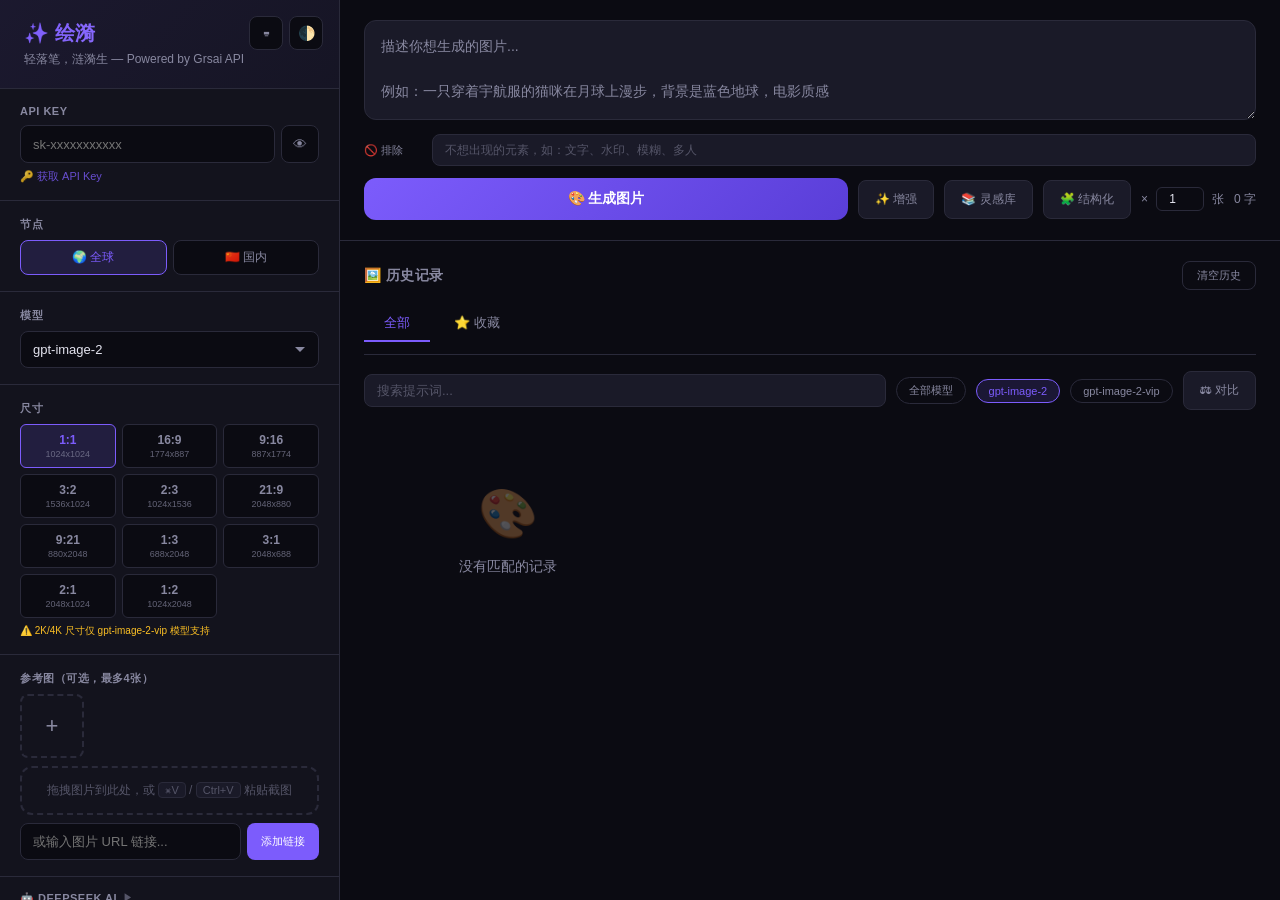
==== 绘漪.html @ 8b6d84da "初始版本：三主题（暗黑/明亮/夜樱）" ====
<!DOCTYPE html>
<html lang="zh-CN">
<head>
<meta charset="UTF-8">
<meta name="viewport" content="width=device-width, initial-scale=1.0">
<title>绘漪 — AI 生图</title>
<script src="https://cdn.jsdelivr.net/npm/jszip@3.10.1/dist/jszip.min.js"></script>
<style>
*{margin:0;padding:0;box-sizing:border-box}
:root{
  --bg:#0b0b12;--surface:#13131d;--surface2:#1a1a28;--surface3:#22222f;
  --border:#2a2a3a;--border2:#33334a;
  --text:#e4e4ef;--text2:#8888a0;--text3:#555568;
  --accent:#7c5cfc;--accent2:#5a3ed8;--accent-glow:rgba(124,92,252,.15);
  --success:#34d399;--error:#f87171;--warning:#fbbf24;--info:#60a5fa;
  --radius:12px;--radius-sm:8px;
  --shadow:0 4px 24px rgba(0,0,0,.3);
  --font:-apple-system,BlinkMacSystemFont,'Segoe UI',Roboto,'Helvetica Neue',sans-serif;
  --font-mono:'SF Mono','Fira Code',Consolas,monospace;
  --transition:all .2s ease;
}
[data-theme="light"]{
  --bg:#f5f5f7;--surface:#ffffff;--surface2:#eeeef2;--surface3:#e5e5ea;
  --border:#d1d1d6;--border2:#c7c7cc;
  --text:#1d1d1f;--text2:#6e6e73;--text3:#aeaeb2;
  --accent:#6c4de6;--accent2:#5538c4;--accent-glow:rgba(108,77,230,.1);
  --shadow:0 4px 24px rgba(0,0,0,.08);
}
[data-theme="sakura"]{
  --bg:#12101f;--surface:#1a172a;--surface2:#221e36;--surface3:#2a2640;
  --border:#362f52;--border2:#443c62;
  --text:#ede8f5;--text2:#9b8fb8;--text3:#6b5f88;
  --accent:#e8829a;--accent2:#d4607a;--accent-glow:rgba(232,130,154,.12);
  --success:#7dd4a8;--error:#f08787;--warning:#f0c56d;--info:#8ab4f8;
  --shadow:0 4px 24px rgba(18,16,31,.5);
  --header-gradient:linear-gradient(135deg,rgba(232,130,154,.1),rgba(160,110,200,.06));
  --sidebar-bg:var(--surface);
}
body{font-family:var(--font);background:var(--bg);color:var(--text);min-height:100vh;overflow-x:hidden;transition:background .3s,color .3s}
::-webkit-scrollbar{width:6px}
::-webkit-scrollbar-track{background:var(--surface)}
::-webkit-scrollbar-thumb{background:var(--border);border-radius:3px}
.app{display:flex;height:100vh}
.sidebar{width:340px;min-width:340px;background:var(--surface);border-right:1px solid var(--border);display:flex;flex-direction:column;overflow-y:auto;transition:background .3s}
.main{flex:1;display:flex;flex-direction:column;overflow:hidden}
.header{padding:20px 24px;border-bottom:1px solid var(--border);background:linear-gradient(135deg,rgba(124,92,252,.08),rgba(90,62,216,.04));position:relative}
.header h1{font-size:20px;font-weight:700;background:linear-gradient(135deg,#7c5cfc,#a78bfa);-webkit-background-clip:text;-webkit-text-fill-color:transparent}
.header p{font-size:12px;color:var(--text2);margin-top:4px}
.header-actions{position:absolute;top:16px;right:16px;display:flex;gap:6px}
.header-btn{width:34px;height:34px;border:1px solid var(--border);border-radius:var(--radius-sm);background:var(--bg);color:var(--text2);cursor:pointer;display:flex;align-items:center;justify-content:center;font-size:14px;transition:var(--transition)}
.header-btn:hover{border-color:var(--accent);color:var(--accent);background:var(--accent-glow)}
.sidebar-section{padding:16px 20px;border-bottom:1px solid var(--border)}
.sidebar-section label{display:block;font-size:11px;font-weight:600;color:var(--text2);text-transform:uppercase;letter-spacing:.5px;margin-bottom:8px}
.sidebar-section input[type="password"],.sidebar-section input[type="text"],.sidebar-section textarea,.sidebar-section select{width:100%;background:var(--bg);border:1px solid var(--border);border-radius:var(--radius-sm);padding:10px 12px;color:var(--text);font-size:13px;outline:none;transition:border .2s}
.sidebar-section input:focus,.sidebar-section textarea:focus,.sidebar-section select:focus{border-color:var(--accent)}
.sidebar-section select{cursor:pointer;-webkit-appearance:none;appearance:none;background-image:url("data:image/svg+xml,%3Csvg xmlns='http://www.w3.org/2000/svg' width='12' height='12' viewBox='0 0 12 12'%3E%3Cpath fill='%238888a0' d='M6 8L1 3h10z'/%3E%3C/svg%3E");background-repeat:no-repeat;background-position:right 12px center}
.sidebar-section select option{background:var(--surface);color:var(--text)}
.node-toggle{display:flex;gap:6px}
.node-btn{flex:1;padding:8px;border:1px solid var(--border);border-radius:var(--radius-sm);background:var(--bg);color:var(--text2);font-size:12px;cursor:pointer;transition:var(--transition);text-align:center}
.node-btn.active{border-color:var(--accent);color:var(--accent);background:var(--accent-glow)}
.node-btn:hover{border-color:var(--accent)}
.ref-images{display:flex;flex-wrap:wrap;gap:8px}
.ref-img-slot{width:64px;height:64px;border:2px dashed var(--border);border-radius:var(--radius-sm);cursor:pointer;display:flex;align-items:center;justify-content:center;position:relative;overflow:hidden;transition:var(--transition)}
.ref-img-slot:hover{border-color:var(--accent)}
.ref-img-slot.drag-over{border-color:var(--accent);background:var(--accent-glow);transform:scale(1.05)}
.ref-img-slot img{width:100%;height:100%;object-fit:cover}
.ref-img-slot .add-icon{font-size:22px;color:var(--text2)}
.ref-img-slot .remove-btn{position:absolute;top:2px;right:2px;width:18px;height:18px;background:rgba(0,0,0,.7);border-radius:50%;color:#fff;font-size:10px;cursor:pointer;display:flex;align-items:center;justify-content:center;line-height:1;border:none;opacity:0;transition:opacity .2s}
.ref-img-slot:hover .remove-btn{opacity:1}
.ref-drop-zone{border:2px dashed var(--border);border-radius:var(--radius);padding:14px;text-align:center;color:var(--text3);font-size:12px;transition:var(--transition);margin-top:8px}
.ref-drop-zone.active{border-color:var(--accent);background:var(--accent-glow);color:var(--accent)}
.ref-drop-zone kbd{display:inline-block;padding:1px 6px;background:var(--surface2);border:1px solid var(--border);border-radius:4px;font-family:var(--font);font-size:11px}
.template-bar{display:flex;gap:6px;flex-wrap:wrap}
.template-chip{padding:5px 12px;border:1px solid var(--border);border-radius:20px;background:var(--bg);color:var(--text2);font-size:11px;cursor:pointer;transition:var(--transition);white-space:nowrap}
.template-chip:hover{border-color:var(--accent);color:var(--accent);background:var(--accent-glow)}
.prompt-area{padding:20px 24px;border-bottom:1px solid var(--border)}
.prompt-area textarea{width:100%;height:100px;background:var(--surface2);border:1px solid var(--border);border-radius:var(--radius);padding:14px 16px;color:var(--text);font-size:14px;line-height:1.6;resize:vertical;outline:none;transition:border .2s;font-family:inherit}
.prompt-area textarea:focus{border-color:var(--accent)}
.prompt-area textarea::placeholder{color:var(--text2)}
.prompt-actions{display:flex;gap:10px;margin-top:12px;align-items:center;flex-wrap:wrap}
.generate-btn{flex:1;min-width:120px;padding:12px 20px;background:linear-gradient(135deg,var(--accent),var(--accent2));border:none;border-radius:var(--radius);color:#fff;font-size:14px;font-weight:600;cursor:pointer;transition:var(--transition)}
.generate-btn:hover{transform:translateY(-1px);box-shadow:0 4px 20px rgba(124,92,252,.4)}
.generate-btn:active{transform:translateY(0)}
.generate-btn:disabled{opacity:.5;cursor:not-allowed;transform:none;box-shadow:none}
.btn-secondary{padding:10px 16px;background:var(--surface2);border:1px solid var(--border);border-radius:var(--radius-sm);color:var(--text2);font-size:12px;cursor:pointer;transition:var(--transition);white-space:nowrap}
.btn-secondary:hover{border-color:var(--accent);color:var(--accent)}
.char-count{font-size:12px;color:var(--text2)}
.batch-control{display:flex;align-items:center;gap:8px;font-size:12px;color:var(--text2)}
.batch-control input[type="number"]{width:48px;background:var(--bg);border:1px solid var(--border);border-radius:6px;padding:4px 6px;color:var(--text);font-size:12px;text-align:center;outline:none}
.batch-control input[type="number"]:focus{border-color:var(--accent)}
.content{flex:1;overflow-y:auto;padding:20px 24px}
.section-title{font-size:14px;font-weight:600;color:var(--text2);margin-bottom:16px;display:flex;align-items:center;gap:8px;text-transform:uppercase;letter-spacing:.5px}
.section-title .count{background:var(--accent);color:#fff;font-size:10px;padding:2px 8px;border-radius:10px}
.history-tabs{display:flex;gap:4px;margin-bottom:16px;border-bottom:1px solid var(--border);padding-bottom:12px}
.history-tab{padding:8px 20px;border:none;border-bottom:2px solid transparent;background:none;color:var(--text2);font-size:13px;font-weight:500;cursor:pointer;transition:var(--transition)}
.history-tab.active{color:var(--accent);border-bottom-color:var(--accent)}
.history-tab:hover{color:var(--text)}
.search-filter-bar{display:flex;gap:10px;margin-bottom:16px;align-items:center;flex-wrap:wrap}
.search-input{flex:1;min-width:180px;background:var(--surface2);border:1px solid var(--border);border-radius:var(--radius-sm);padding:8px 12px;color:var(--text);font-size:13px;outline:none;transition:border .2s}
.search-input:focus{border-color:var(--accent)}
.search-input::placeholder{color:var(--text3)}
.filter-chip{padding:5px 12px;border:1px solid var(--border);border-radius:20px;background:var(--bg);color:var(--text2);font-size:11px;cursor:pointer;transition:var(--transition);white-space:nowrap}
.filter-chip.active{border-color:var(--accent);color:var(--accent);background:var(--accent-glow)}
.filter-chip:hover{border-color:var(--accent)}
.tasks-grid{display:grid;grid-template-columns:repeat(auto-fill,minmax(220px,1fr));gap:14px;margin-bottom:30px}
.task-card{background:var(--surface);border:1px solid var(--border);border-radius:var(--radius);overflow:hidden;transition:var(--transition);position:relative}
.task-card:hover{border-color:var(--border2);transform:translateY(-2px);box-shadow:var(--shadow)}
.task-card.running{border-color:var(--accent);box-shadow:0 0 20px rgba(124,92,252,.15)}
.task-card.succeeded{border-color:var(--success)}
.task-card.failed,.task-card.violation{border-color:var(--error)}
.task-card .card-select{position:absolute;top:8px;left:8px;z-index:2;width:22px;height:22px;border:2px solid rgba(255,255,255,.4);border-radius:4px;background:rgba(0,0,0,.3);cursor:pointer;display:flex;align-items:center;justify-content:center;opacity:0;transition:opacity .2s;font-size:12px;color:#fff}
.task-card:hover .card-select,.task-card .card-select.selected{opacity:1}
.task-card .card-select.selected{background:var(--accent);border-color:var(--accent)}
.task-card .card-fav{position:absolute;top:8px;right:8px;z-index:2;width:28px;height:28px;border:none;border-radius:50%;background:rgba(0,0,0,.3);cursor:pointer;display:flex;align-items:center;justify-content:center;opacity:0;transition:opacity .2s;font-size:14px;color:var(--text2)}
.task-card:hover .card-fav{opacity:1}
.task-card .card-fav.faved{opacity:1;color:#fbbf24}
.task-card .card-img{width:100%;aspect-ratio:1;background:var(--bg);display:flex;align-items:center;justify-content:center;overflow:hidden;cursor:pointer}
.task-card .card-img img{width:100%;height:100%;object-fit:contain;transition:transform .3s}
.task-card:hover .card-img img{transform:scale(1.03)}
.task-card .card-body{padding:12px}
.task-card .card-prompt{font-size:12px;color:var(--text);line-height:1.4;display:-webkit-box;-webkit-line-clamp:2;-webkit-box-orient:vertical;overflow:hidden;margin-bottom:8px}
.task-card .card-meta{display:flex;align-items:center;justify-content:space-between;font-size:11px;color:var(--text2)}
.task-card .card-meta .model-tag{background:var(--surface2);padding:2px 8px;border-radius:4px}
.task-card .card-actions{display:flex;gap:6px;margin-top:8px}
.task-card .card-actions button{flex:1;padding:6px;border:1px solid var(--border);border-radius:6px;background:var(--bg);color:var(--text2);font-size:11px;cursor:pointer;transition:var(--transition)}
.task-card .card-actions button:hover{border-color:var(--accent);color:var(--accent)}
.task-card .card-actions button.downloading{opacity:.6;cursor:wait}
.progress-bar{height:3px;background:var(--bg);overflow:hidden;margin-top:6px;border-radius:2px}
.progress-bar .fill{height:100%;background:linear-gradient(90deg,var(--accent),#a78bfa);transition:width .5s ease;border-radius:2px}
.status-badge{display:inline-flex;align-items:center;gap:4px;font-size:11px;font-weight:600}
.status-badge.running{color:var(--accent)}
.status-badge.succeeded{color:var(--success)}
.status-badge.failed{color:var(--error)}
.status-badge.violation{color:var(--warning)}
.status-badge .dot{width:6px;height:6px;border-radius:50%;background:currentColor}
.status-badge.running .dot{animation:pulse 1.5s infinite}
@keyframes pulse{0%,100%{opacity:1}50%{opacity:.3}}
.empty-state{display:flex;flex-direction:column;align-items:center;justify-content:center;padding:60px 20px;color:var(--text2)}
.empty-state .icon{font-size:48px;margin-bottom:16px;opacity:.3}
.empty-state p{font-size:14px}
.failed-section{margin-bottom:30px}
.failed-header{display:flex;justify-content:space-between;align-items:center;margin-bottom:12px}
.failed-header .section-title{margin-bottom:0}
.failed-list{display:flex;flex-direction:column;gap:10px}
.failed-item{background:var(--surface);border:1px solid var(--border);border-left:3px solid var(--error);border-radius:var(--radius-sm);padding:14px 16px;transition:var(--transition)}
.failed-item:hover{border-color:var(--border2)}
.failed-item .failed-top{display:flex;justify-content:space-between;align-items:flex-start;gap:10px}
.failed-item .failed-prompt{font-size:13px;color:var(--text);line-height:1.5;flex:1;word-break:break-word}
.failed-item .failed-reason{font-size:12px;color:var(--error);line-height:1.4;margin-top:8px;display:flex;align-items:flex-start;gap:6px}
.failed-item .failed-reason .ri{flex-shrink:0;margin-top:2px}
.failed-item .failed-meta{display:flex;gap:12px;align-items:center;font-size:11px;color:var(--text3);margin-top:8px}
.failed-item .failed-meta .mt{background:var(--surface2);padding:2px 8px;border-radius:4px;color:var(--text2)}
.failed-item .failed-actions{display:flex;gap:6px;margin-top:10px}
.failed-item .failed-actions button{padding:5px 12px;border:1px solid var(--border);border-radius:6px;background:var(--bg);color:var(--text2);font-size:11px;cursor:pointer;transition:var(--transition)}
.failed-item .failed-actions button:hover{border-color:var(--accent);color:var(--accent)}
.failed-item .failed-remove{width:24px;height:24px;border:none;border-radius:4px;background:none;color:var(--text3);cursor:pointer;display:flex;align-items:center;justify-content:center;font-size:13px;flex-shrink:0;transition:var(--transition)}
.failed-item .failed-remove:hover{color:var(--error);background:rgba(248,113,113,.1)}
.selection-bar{position:fixed;bottom:20px;left:50%;transform:translateX(-50%);background:var(--surface);border:1px solid var(--border);border-radius:var(--radius);padding:12px 24px;display:flex;gap:12px;align-items:center;box-shadow:0 8px 32px rgba(0,0,0,.4);z-index:500;transition:opacity .3s,transform .3s;white-space:nowrap}
.selection-bar.hidden{opacity:0;transform:translateX(-50%) translateY(20px);pointer-events:none}
.selection-bar .sel-count{font-size:13px;font-weight:600;color:var(--accent)}
.selection-bar button{padding:8px 16px;border:1px solid var(--border);border-radius:var(--radius-sm);background:var(--bg);color:var(--text2);font-size:12px;cursor:pointer;transition:var(--transition)}
.selection-bar button:hover{border-color:var(--accent);color:var(--accent)}
.selection-bar .btn-export{background:linear-gradient(135deg,var(--accent),var(--accent2));border:none;color:#fff}
.modal-overlay{position:fixed;inset:0;background:rgba(0,0,0,.85);display:flex;align-items:center;justify-content:center;z-index:900;opacity:0;pointer-events:none;transition:opacity .3s}
.modal-overlay.active{opacity:1;pointer-events:all}
.modal{background:var(--surface);border:1px solid var(--border);border-radius:var(--radius);width:90vw;max-width:1200px;max-height:90vh;overflow:hidden;display:flex;flex-direction:column}
.modal-header{padding:16px 24px;border-bottom:1px solid var(--border);display:flex;justify-content:space-between;align-items:center}
.modal-header h3{font-size:16px;font-weight:600}
.modal-close{width:32px;height:32px;border:none;border-radius:50%;background:var(--surface2);color:var(--text2);cursor:pointer;display:flex;align-items:center;justify-content:center;font-size:16px;transition:var(--transition)}
.modal-close:hover{background:var(--error);color:#fff}
.modal-body{flex:1;overflow:auto;padding:20px 24px}
.compare-container{display:grid;grid-template-columns:1fr 1fr;gap:24px}
.compare-slot{display:flex;flex-direction:column;gap:12px}
.compare-slot label{font-size:12px;color:var(--text2);font-weight:600}
.compare-img-area{aspect-ratio:1;background:var(--bg);border:2px dashed var(--border);border-radius:var(--radius);display:flex;align-items:center;justify-content:center;overflow:hidden;cursor:pointer;transition:var(--transition)}
.compare-img-area:hover{border-color:var(--accent)}
.compare-img-area img{width:100%;height:100%;object-fit:contain}
.compare-img-area .placeholder{color:var(--text3);font-size:14px}
.compare-info{font-size:12px;color:var(--text2);line-height:1.5}
.compare-info strong{color:var(--text)}
.variate-modal .modal{width:600px;max-width:90vw}
.variate-form{display:flex;flex-direction:column;gap:16px}
.variate-preview{width:100%;max-height:300px;object-fit:contain;border-radius:var(--radius-sm)}
.variate-form textarea{width:100%;height:80px;background:var(--bg);border:1px solid var(--border);border-radius:var(--radius-sm);padding:12px;color:var(--text);font-size:13px;resize:vertical;outline:none;font-family:inherit}
.variate-form textarea:focus{border-color:var(--accent)}
.viewer-overlay{position:fixed;inset:0;background:rgba(0,0,0,.92);display:flex;align-items:center;justify-content:center;z-index:1000;cursor:pointer;opacity:0;pointer-events:none;transition:opacity .3s}
.viewer-overlay.active{opacity:1;pointer-events:all}
.viewer-overlay img{max-width:90vw;max-height:90vh;object-fit:contain;border-radius:8px}
.viewer-close{position:fixed;top:20px;right:20px;width:40px;height:40px;background:rgba(255,255,255,.1);border:none;border-radius:50%;color:#fff;font-size:20px;cursor:pointer;display:flex;align-items:center;justify-content:center;z-index:1001;transition:var(--transition)}
.viewer-close:hover{background:rgba(255,255,255,.2)}
.viewer-download{position:fixed;bottom:30px;left:50%;transform:translateX(-50%);padding:10px 28px;background:linear-gradient(135deg,var(--accent),var(--accent2));border:none;border-radius:var(--radius);color:#fff;font-size:14px;font-weight:600;cursor:pointer;z-index:1001;transition:var(--transition)}
.viewer-download:hover{transform:translateX(-50%) translateY(-2px);box-shadow:0 4px 20px rgba(124,92,252,.4)}
.viewer-nav{position:fixed;top:50%;transform:translateY(-50%);width:44px;height:44px;border:none;border-radius:50%;background:rgba(255,255,255,.1);color:#fff;font-size:20px;cursor:pointer;display:flex;align-items:center;justify-content:center;z-index:1001;transition:var(--transition)}
.viewer-nav:hover{background:rgba(255,255,255,.2)}
.viewer-nav.prev{left:20px}
.viewer-nav.next{right:20px}
.toast-container{position:fixed;top:20px;right:20px;z-index:2000;display:flex;flex-direction:column;gap:8px}
.toast{padding:12px 20px;border-radius:8px;font-size:13px;color:#fff;animation:slideIn .3s ease;box-shadow:0 4px 20px rgba(0,0,0,.3)}
.toast.error{background:var(--error)}
.toast.success{background:var(--success)}
.toast.info{background:var(--accent)}
@keyframes slideIn{from{transform:translateX(100%);opacity:0}to{transform:translateX(0);opacity:1}}
.clear-btn{background:none;border:1px solid var(--border);border-radius:var(--radius-sm);padding:6px 14px;color:var(--text2);font-size:11px;cursor:pointer;transition:var(--transition)}
.clear-btn:hover{border-color:var(--error);color:var(--error)}
.key-wrapper{display:flex;gap:6px}
.key-wrapper input{flex:1}

.key-link{display:inline-block;margin-top:6px;font-size:11px;color:var(--accent);text-decoration:none;opacity:.8;transition:opacity .2s}
.key-link:hover{opacity:1;text-decoration:underline}
.ref-url-row{display:flex;gap:6px;margin-top:8px}
.ref-url-row input{flex:1;background:var(--bg);border:1px solid var(--border);border-radius:8px;padding:8px 10px;color:var(--text);font-size:12px;outline:none;transition:border .2s}
.ref-url-row input:focus{border-color:var(--accent)}
.ref-url-row button{padding:8px 14px;background:var(--accent);border:none;border-radius:8px;color:#fff;font-size:11px;cursor:pointer;white-space:nowrap;transition:opacity .2s}
.ref-url-row button:hover{opacity:.85}
.size-vip-hint{font-size:10px;color:var(--warning);margin-top:6px;display:none}
.size-vip-hint.show{display:block}
.key-toggle{width:38px;height:38px;background:var(--bg);border:1px solid var(--border);border-radius:var(--radius-sm);color:var(--text2);cursor:pointer;display:flex;align-items:center;justify-content:center;font-size:14px;transition:var(--transition);flex-shrink:0}
.key-toggle:hover{border-color:var(--accent);color:var(--accent)}
.size-grid{display:grid;grid-template-columns:repeat(3,1fr);gap:6px}
.size-btn{padding:8px 4px;border:1px solid var(--border);border-radius:6px;background:var(--bg);color:var(--text2);font-size:11px;cursor:pointer;transition:var(--transition);text-align:center}
.size-btn.active{border-color:var(--accent);color:var(--accent);background:var(--accent-glow)}
.size-btn:hover{border-color:var(--accent)}
.size-btn .ratio{font-weight:600;font-size:12px}
.size-btn .px{font-size:9px;margin-top:2px;color:var(--text2);opacity:.7}
.shortcuts-panel{position:fixed;bottom:20px;right:20px;background:var(--surface);border:1px solid var(--border);border-radius:var(--radius);padding:20px 24px;box-shadow:var(--shadow);z-index:800;width:280px;opacity:0;pointer-events:none;transform:translateY(10px);transition:all .2s}
.shortcuts-panel.visible{opacity:1;pointer-events:all;transform:translateY(0)}
.shortcuts-panel h4{font-size:13px;font-weight:600;margin-bottom:12px;color:var(--text2)}
.shortcut-row{display:flex;justify-content:space-between;align-items:center;padding:4px 0;font-size:12px;color:var(--text2)}
.shortcut-row kbd{background:var(--surface2);border:1px solid var(--border);padding:2px 8px;border-radius:4px;font-family:var(--font-mono);font-size:11px;color:var(--text)}

/* 🌸 夜樱主题 — 小鱼的专属样式 */
[data-theme="sakura"] .sidebar{
  background:linear-gradient(180deg,var(--surface) 0%,#1e1a30 100%);
  border-right-color:var(--border);
}
[data-theme="sakura"] .header{
  background:var(--header-gradient,linear-gradient(135deg,rgba(232,130,154,.1),rgba(160,110,200,.06)));
}
[data-theme="sakura"] .header h1{
  background:linear-gradient(135deg,#e8829a,#c9a0dc);
  -webkit-background-clip:text;-webkit-text-fill-color:transparent;
}
[data-theme="sakura"] .generate-btn{
  background:linear-gradient(135deg,#e8829a,#d4607a);
}
[data-theme="sakura"] .generate-btn:hover{
  box-shadow:0 4px 20px rgba(232,130,154,.4);
}
[data-theme="sakura"] .generate-btn:disabled{
  box-shadow:none;
}
[data-theme="sakura"] .task-card.running{
  border-color:var(--accent);
  box-shadow:0 0 24px rgba(232,130,154,.18);
}
[data-theme="sakura"] .progress-bar .fill{
  background:linear-gradient(90deg,#e8829a,#c9a0dc);
}
[data-theme="sakura"] .node-btn.active,
[data-theme="sakura"] .filter-chip.active,
[data-theme="sakura"] .history-tab.active{
  border-color:var(--accent);color:var(--accent);background:var(--accent-glow);
}
[data-theme="sakura"] .history-tab.active{
  border-bottom-color:var(--accent);
}
[data-theme="sakura"] .key-link{
  color:var(--accent);
}
[data-theme="sakura"] .ref-url-row button{
  background:var(--accent);
}
[data-theme="sakura"] .lib-cat.active{
  color:var(--accent);border-left-color:var(--accent);background:var(--accent-glow);
}
[data-theme="sakura"] .lib-use-btn{
  border-color:var(--accent);color:var(--accent);background:var(--accent-glow);
}
[data-theme="sakura"] .lib-use-btn:hover{
  background:var(--accent);color:#fff;
}
/* 🌸 夜樱 — 更柔和的圆角和间距 */
[data-theme="sakura"] .sidebar-section{
  border-bottom-color:rgba(54,47,82,.5);
}
[data-theme="sakura"] .prompt-area textarea{
  border-radius:var(--radius);
  background:var(--surface2);
}
[data-theme="sakura"] .prompt-area textarea:focus{
  border-color:var(--accent);
  box-shadow:0 0 0 3px var(--accent-glow);
}
[data-theme="sakura"] .sidebar-section input:focus,
[data-theme="sakura"] .sidebar-section textarea:focus,
[data-theme="sakura"] .sidebar-section select:focus{
  border-color:var(--accent);
  box-shadow:0 0 0 3px var(--accent-glow);
}
[data-theme="sakura"] .ref-drop-zone.active{
  border-color:var(--accent);background:var(--accent-glow);color:var(--accent);
}
/* 🌊 深渊主题 — 深海蓝调 */

/* 🌊 深渊 — 紧凑冷静的间距与圆角 */

/* 深渊 — 更冷的滑块和输入框 */

/* 🌸 樱花飘落动画 */
[data-theme="sakura"] .header::after{
  content:'🌸';
  position:absolute;
  top:14px;right:60px;
  font-size:14px;
  opacity:.5;
  animation:sakuraFloat 6s ease-in-out infinite;
}
@keyframes sakuraFloat{
  0%,100%{transform:translateY(0) rotate(0deg);opacity:.5}
  50%{transform:translateY(4px) rotate(15deg);opacity:.7}
}
[data-theme="sakura"] .viewer-download{
  background:linear-gradient(135deg,#e8829a,#d4607a);
}
[data-theme="sakura"] .viewer-download:hover{
  box-shadow:0 4px 20px rgba(232,130,154,.4);
}
[data-theme="sakura"] .selection-bar .btn-export{
  background:linear-gradient(135deg,var(--accent),var(--accent2));
  border:none;color:#fff;
}
@media(max-width:768px){
  .app{flex-direction:column}
  .sidebar{width:100%;min-width:0;max-height:50vh;border-right:none;border-bottom:1px solid var(--border)}
  .tasks-grid,.history-grid{grid-template-columns:repeat(auto-fill,minmax(160px,1fr))}
  .compare-container{grid-template-columns:1fr}
  .selection-bar{width:90vw}
}

/* Negative prompt */
.negative-row{display:flex;gap:8px;align-items:center;margin-top:10px}
.negative-row label{font-size:11px;color:var(--text2);white-space:nowrap;min-width:60px;font-weight:500}
.negative-row input{flex:1;background:var(--surface2);border:1px solid var(--border);border-radius:var(--radius-sm);padding:8px 12px;color:var(--text);font-size:12px;outline:none;transition:border .2s;font-family:inherit}
.negative-row input:focus{border-color:var(--accent)}
.negative-row input::placeholder{color:var(--text3)}

/* Prompt library modal */
.lib-modal .modal{width:92vw;max-width:960px;height:82vh}
.lib-layout{display:flex;height:100%;overflow:hidden}
.lib-cats{width:150px;min-width:150px;border-right:1px solid var(--border);overflow-y:auto;padding:8px 0}
.lib-cat{padding:9px 14px;font-size:12px;color:var(--text2);cursor:pointer;transition:var(--transition);border-left:2px solid transparent}
.lib-cat:hover{color:var(--text);background:var(--surface2)}
.lib-cat.active{color:var(--accent);border-left-color:var(--accent);background:var(--accent-glow);font-weight:600}
.lib-templates{flex:1;overflow-y:auto;padding:16px 20px}
.lib-template{background:var(--surface2);border:1px solid var(--border);border-radius:var(--radius-sm);padding:14px 16px;margin-bottom:10px;cursor:pointer;transition:var(--transition)}
.lib-template:hover{border-color:var(--accent);transform:translateY(-1px);box-shadow:var(--shadow)}
.lib-template h4{font-size:13px;font-weight:600;margin-bottom:4px}
.lib-template .lib-desc{font-size:11px;color:var(--text2);line-height:1.4;margin-bottom:8px}
.lib-template code{font-size:10px;color:var(--text3);background:var(--bg);padding:8px 10px;border-radius:4px;display:block;line-height:1.5;word-break:break-all;font-family:var(--font-mono);max-height:60px;overflow:hidden}
.lib-use-btn{margin-top:8px;padding:5px 14px;border:1px solid var(--accent);border-radius:6px;background:var(--accent-glow);color:var(--accent);font-size:11px;font-weight:600;cursor:pointer;transition:var(--transition)}
.lib-use-btn:hover{background:var(--accent);color:#fff}

/* Structured prompt builder */
.struct-modal .modal{width:720px;max-width:92vw}
.struct-form{display:flex;flex-direction:column;gap:14px}
.struct-field label{display:block;font-size:12px;font-weight:600;color:var(--text2);margin-bottom:4px}
.struct-field label span{font-weight:400;color:var(--text3);font-size:11px}
.struct-field input,.struct-field textarea{width:100%;background:var(--bg);border:1px solid var(--border);border-radius:var(--radius-sm);padding:10px 12px;color:var(--text);font-size:13px;outline:none;transition:border .2s;font-family:inherit}
.struct-field input:focus,.struct-field textarea:focus{border-color:var(--accent)}
.struct-field textarea{height:56px;resize:vertical}
.struct-preview{background:var(--surface2);border:1px solid var(--border);border-radius:var(--radius-sm);padding:12px 14px;font-size:13px;color:var(--text);line-height:1.6;min-height:48px;white-space:pre-wrap}
.struct-actions{display:flex;gap:10px;margin-top:6px}

/* DeepSeek section */
.ds-section{padding:14px 20px;border-bottom:1px solid var(--border)}
.ds-header{display:flex;align-items:center;gap:6px;cursor:pointer;user-select:none}
.ds-header label{font-size:11px;font-weight:600;color:var(--text2);text-transform:uppercase;letter-spacing:.5px}
.ds-header .ds-arrow{font-size:10px;color:var(--text3);transition:transform .2s}
.ds-header .ds-arrow.open{transform:rotate(90deg)}
.ds-body{display:none;margin-top:10px}
.ds-body.open{display:block}
.ds-key-row{display:flex;gap:6px}
.ds-key-row input{flex:1;background:var(--bg);border:1px solid var(--border);border-radius:var(--radius-sm);padding:8px 10px;color:var(--text);font-size:12px;outline:none;transition:border .2s}
.ds-key-row input:focus{border-color:var(--accent)}
.ds-btns{display:flex;gap:6px;margin-top:10px;flex-wrap:wrap}
.ds-btn{padding:6px 12px;border:1px solid var(--border);border-radius:6px;background:var(--bg);color:var(--text2);font-size:11px;cursor:pointer;transition:var(--transition);white-space:nowrap}
.ds-btn:hover{border-color:var(--accent);color:var(--accent)}
.ds-btn:disabled{opacity:.5;cursor:not-allowed}
.ds-btn.active{border-color:var(--accent);color:var(--accent);background:var(--accent-glow)}

</style>
</head>
<body>
<div class="app">
<aside class="sidebar">
  <div class="header">
    <h1>✨ 绘漪</h1>
    <p>轻落笔，涟漪生 — Powered by Grsai API</p>
    <div class="header-actions">
      <button class="header-btn" id="shortcutsBtn" title="快捷键 (?)">⌨</button>
      <button class="header-btn" id="themeBtn" title="切换主题 (暗黑/明亮/夜樱/深渊)">🌓</button>
    </div>
  </div>
  <div class="sidebar-section">
    <label>API Key</label>
    <div class="key-wrapper">
      <input type="password" id="apiKey" placeholder="sk-xxxxxxxxxxx" autocomplete="off">
      <button class="key-toggle" id="keyToggle" title="显示/隐藏">👁</button>
    </div>
    <a href="https://grsai.ai/zh/dashboard/api-keys" target="_blank" rel="noopener" class="key-link">🔑 获取 API Key</a>
  </div>
  <div class="sidebar-section">
    <label>节点</label>
    <div class="node-toggle">
      <button class="node-btn active" data-node="global">🌍 全球</button>
      <button class="node-btn" data-node="china">🇨🇳 国内</button>
    </div>
  </div>
  <div class="sidebar-section">
    <label>模型</label>
    <select id="model">
      <option value="gpt-image-2">gpt-image-2</option>
      <option value="gpt-image-2-vip">gpt-image-2-vip</option>
    </select>
  </div>
  <div class="sidebar-section">
    <label>尺寸</label>
    <div class="size-grid" id="sizeGrid"></div>
    <div class="size-vip-hint" id="sizeVipHint">⚠️ 2K/4K 尺寸仅 gpt-image-2-vip 模型支持</div>
  </div>
  <div class="sidebar-section">
    <label>参考图（可选，最多4张）</label>
    <div class="ref-images" id="refImages"></div>
    <div class="ref-drop-zone" id="refDropZone">拖拽图片到此处，或 <kbd>⌘V</kbd> / <kbd>Ctrl+V</kbd> 粘贴截图</div>
    <div class="ref-url-row">
      <input type="text" id="refUrlInput" placeholder="或输入图片 URL 链接...">
      <button id="refUrlAdd">添加链接</button>
    </div>
    <input type="file" id="refInput" accept="image/*" multiple hidden>
  </div>
  <div class="ds-section">
    <div class="ds-header" id="dsToggle">
      <label>🤖 DeepSeek AI</label>
      <span class="ds-arrow" id="dsArrow">▶</span>
    </div>
    <div class="ds-body" id="dsBody">
      <div class="ds-key-row">
        <input type="password" id="dsApiKey" placeholder="DeepSeek API Key（可选）">
        <button class="key-toggle" id="dsKeyToggle" title="显示/隐藏">👁</button>
      </div>
      <div class="ds-btns">
        <button class="ds-btn" id="dsTranslateBtn" title="中文→英文提示词">🌐 中译英</button>
        <button class="ds-btn" id="dsEnhanceBtn" title="AI 扩展提示词">🧠 AI增强</button>
        <button class="ds-btn" id="dsAutoBtn" title="一句话生成完整提示词">⚡ 一键生成</button>
      </div>
    </div>
  </div>
  <div class="sidebar-section">
    <label>风格预设（点击添加到提示词）</label>
    <div class="template-bar" id="templateBar"></div>
  </div>
</aside>
<div class="main">
  <div class="prompt-area">
    <textarea id="prompt" placeholder="描述你想生成的图片...&#10;&#10;例如：一只穿着宇航服的猫咪在月球上漫步，背景是蓝色地球，电影质感"></textarea>
    <div class="negative-row">
      <label>🚫 排除</label>
      <input type="text" id="negativePrompt" placeholder="不想出现的元素，如：文字、水印、模糊、多人">
    </div>
    <div class="prompt-actions">
      <button class="generate-btn" id="generateBtn">🎨 生成图片</button>
      <button class="btn-secondary" id="enhanceBtn" title="自动扩展提示词">✨ 增强</button>
      <button class="btn-secondary" id="libraryBtn" title="提示词灵感库">📚 灵感库</button>
      <button class="btn-secondary" id="structBtn" title="结构化提示词构建器">🧩 结构化</button>
      <div class="batch-control">
        <span>×</span>
        <input type="number" id="batchCount" value="1" min="1" max="10">
        <span>张</span>
      </div>
      <span class="char-count" id="charCount">0 字</span>
    </div>
  </div>
  <div class="content">
    <div id="tasksSection" style="display:none">
      <div class="section-title">⚡ 生成中 <span class="count" id="taskCount">0</span></div>
      <div class="tasks-grid" id="tasksGrid"></div>
    </div>
    <div id="failedSection" style="display:none">
      <div class="failed-header">
        <div class="section-title">❌ 失败记录 <span class="count" id="failedCount" style="background:var(--error)">0</span></div>
        <button class="clear-btn" id="clearFailed">清空失败记录</button>
      </div>
      <div class="failed-list" id="failedList"></div>
    </div>
    <div>
      <div class="section-title" style="justify-content:space-between">
        <span>🖼️ 历史记录</span>
        <button class="clear-btn" id="clearHistory">清空历史</button>
      </div>
      <div class="history-tabs">
        <button class="history-tab active" data-tab="all">全部</button>
        <button class="history-tab" data-tab="favs">⭐ 收藏</button>
      </div>
      <div class="search-filter-bar">
        <input class="search-input" type="text" id="searchInput" placeholder="搜索提示词...">
        <button class="filter-chip" data-model="all">全部模型</button>
        <button class="filter-chip active" data-model="gpt-image-2">gpt-image-2</button>
        <button class="filter-chip" data-model="gpt-image-2-vip">gpt-image-2-vip</button>
        <button class="btn-secondary" id="compareBtn" title="对比两张图">⚖ 对比</button>
      </div>
      <div class="tasks-grid history-grid" id="historyGrid">
        <div class="empty-state"><div class="icon">🎨</div><p>还没有生成过图片</p></div>
      </div>
    </div>
  </div>
</div>
</div>

<!-- Selection bar -->
<div class="selection-bar hidden" id="selectionBar">
  <span class="sel-count" id="selCount">0 张已选</span>
  <button id="selExport">📦 导出 ZIP</button>
  <button id="selExportJSON">📋 导出报告</button>
  <button id="selClear">✕ 取消选择</button>
</div>

<!-- Compare modal -->
<div class="modal-overlay" id="compareModal">
  <div class="modal">
    <div class="modal-header">
      <h3>⚖ 图片对比</h3>
      <button class="modal-close" id="compareClose">✕</button>
    </div>
    <div class="modal-body">
      <div class="compare-container">
        <div class="compare-slot">
          <label>图片 A（点击历史中的「A」按钮选择）</label>
          <div class="compare-img-area" id="compareA"><span class="placeholder">点击下方 A 按钮选择</span></div>
          <div class="compare-info" id="compareInfoA"></div>
        </div>
        <div class="compare-slot">
          <label>图片 B（点击历史中的「B」按钮选择）</label>
          <div class="compare-img-area" id="compareB"><span class="placeholder">点击下方 B 按钮选择</span></div>
          <div class="compare-info" id="compareInfoB"></div>
        </div>
      </div>
    </div>
  </div>
</div>

<!-- Variate modal -->
<div class="modal-overlay variate-modal" id="variateModal">
  <div class="modal">
    <div class="modal-header">
      <h3>🔄 以此为基础变体生成</h3>
      <button class="modal-close" id="variateClose">✕</button>
    </div>
    <div class="modal-body">
      <div class="variate-form">
        <img class="variate-preview" id="variateImg" src="" alt="">
        <label style="font-size:12px;color:var(--text2)">修改提示词（可选，留空使用原提示词）</label>
        <textarea id="variatePrompt" placeholder="输入修改后的提示词..."></textarea>
        <button class="generate-btn" id="variateGenBtn">🎨 生成变体</button>
      </div>
    </div>
  </div>
</div>

<!-- Prompt Library Modal -->
<div class="modal-overlay lib-modal" id="libModal">
  <div class="modal">
    <div class="modal-header">
      <h3>📚 提示词灵感库</h3>
      <button class="modal-close" id="libClose">✕</button>
    </div>
    <div class="modal-body" style="padding:0">
      <div class="lib-layout">
        <div class="lib-cats" id="libCats"></div>
        <div class="lib-templates" id="libTemplates"></div>
      </div>
    </div>
  </div>
</div>

<!-- Structured Prompt Builder Modal -->
<div class="modal-overlay struct-modal" id="structModal">
  <div class="modal">
    <div class="modal-header">
      <h3>🧩 结构化提示词构建器</h3>
      <button class="modal-close" id="structClose">✕</button>
    </div>
    <div class="modal-body">
      <div class="struct-form">
        <div class="struct-field">
          <label>主体 <span>（核心对象，越具体越好）</span></label>
          <input type="text" id="structSubject" placeholder="例如：一台银灰色无线降噪耳机">
        </div>
        <div class="struct-field">
          <label>风格 / 属性 <span>（材质、颜色、光影、风格）</span></label>
          <input type="text" id="structAttr" placeholder="例如：极简现代，哑光金属质感，低饱和色调">
        </div>
        <div class="struct-field">
          <label>布局 / 关系 <span>（元素的空间和逻辑关系）</span></label>
          <input type="text" id="structRelation" placeholder="例如：居中构图，纯白背景，左侧留文字区域">
        </div>
        <div class="struct-field">
          <label>约束 / 排除 <span>（画幅、细节程度、排除元素）</span></label>
          <textarea id="structConstraint" placeholder="例如：16:9画幅，产品级渲染，排除文字和logo"></textarea>
        </div>
        <div>
          <label style="font-size:12px;font-weight:600;color:var(--text2);margin-bottom:6px;display:block">预览</label>
          <div class="struct-preview" id="structPreview">填写左侧字段，实时生成结构化提示词...</div>
        </div>
        <div class="struct-actions">
          <button class="generate-btn" id="structUseBtn" style="flex:1">✅ 使用此提示词</button>
          <button class="btn-secondary" id="structGenBtn">🎨 直接生成</button>
          <button class="btn-secondary" id="structDsBtn" title="用 DeepSeek 优化">🧠 AI优化</button>
        </div>
      </div>
    </div>
  </div>
</div>

<!-- Viewer -->
<div class="viewer-overlay" id="viewer">
  <button class="viewer-close" id="viewerClose">✕</button>
  <button class="viewer-nav prev" id="viewerPrev">‹</button>
  <button class="viewer-nav next" id="viewerNext">›</button>
  <img id="viewerImg" src="" alt="">
  <button class="viewer-download" id="viewerDownload">⬇ 下载到电脑</button>
</div>

<!-- Shortcuts panel -->
<div class="shortcuts-panel" id="shortcutsPanel">
  <h4>⌨ 快捷键</h4>
  <div class="shortcut-row"><span>生成图片</span><kbd>⌘/Ctrl + Enter</kbd></div>
  <div class="shortcut-row"><span>增强提示词</span><kbd>⌘/Ctrl + E</kbd></div>
  <div class="shortcut-row"><span>查看大图</span><kbd>Space</kbd></div>
  <div class="shortcut-row"><span>关闭弹窗</span><kbd>Esc</kbd></div>
  <div class="shortcut-row"><span>上一张</span><kbd>←</kbd></div>
  <div class="shortcut-row"><span>下一张</span><kbd>→</kbd></div>
  <div class="shortcut-row"><span>切换主题</span><kbd>⌘/Ctrl + D</kbd></div>
  <div class="shortcut-row"><span>搜索</span><kbd>/</kbd></div>
  <div class="shortcut-row"><span>全选</span><kbd>⌘/Ctrl + A</kbd></div>
  <div class="shortcut-row"><span>快捷键帮助</span><kbd>?</kbd></div>
</div>

<!-- Toast -->
<div class="toast-container" id="toasts"></div>

<script>
// ============ Config ============
const BASE_URLS = { global: 'https://grsaiapi.com', china: 'https://grsai.dakka.com.cn' };
const SIZE_MAP = {
  '1:1':   { '1K': '1024x1024', '2K': '2048x2048', '4K': '2880x2880' },
  '16:9':  { '1K': '1774x887',  '2K': '2048x1152', '4K': '3840x2160' },
  '9:16':  { '1K': '887x1774',  '2K': '1152x2048', '4K': '2160x3840' },
  '3:2':   { '1K': '1536x1024', '2K': '2048x1360', '4K': '3504x2336' },
  '2:3':   { '1K': '1024x1536', '2K': '1360x2048', '4K': '2336x3504' },
  '21:9':  { '1K': '2048x880',  '2K': '3840x1648' },
  '9:21':  { '1K': '880x2048',  '2K': '1648x3840' },
  '1:3':   { '1K': '688x2048',  '2K': '1280x3840' },
  '3:1':   { '1K': '2048x688',  '2K': '3840x1280' },
  '2:1':   { '1K': '2048x1024', '2K': '3840x1920' },
  '1:2':   { '1K': '1024x2048', '2K': '1920x3840' }
};
const POLL_INTERVAL = 2000;
const STYLE_TEMPLATES = [
  { label: '写实摄影', prefix: 'photorealistic, ultra detailed photography, ' },
  { label: '电影质感', prefix: 'cinematic lighting, film grain, anamorphic lens, ' },
  { label: '二次元', prefix: 'anime style, cel shading, vibrant colors, ' },
  { label: '油画', prefix: 'oil painting style, rich textures, classical composition, ' },
  { label: '水彩', prefix: 'watercolor painting, soft washes, artistic, ' },
  { label: '赛博朋克', prefix: 'cyberpunk aesthetic, neon lights, futuristic, ' },
  { label: '极简', prefix: 'minimalist design, clean lines, white space, ' },
  { label: '3D渲染', prefix: '3D render, octane render, volumetric lighting, ' },
  { label: '像素艺术', prefix: 'pixel art, 16-bit style, retro gaming aesthetic, ' },
  { label: '铅笔画', prefix: 'pencil sketch, hand drawn, crosshatch shading, ' },
  { label: '梦幻柔焦', prefix: 'dreamy soft focus, ethereal glow, pastel tones, ' },
  { label: '暗黑哥特', prefix: 'dark gothic atmosphere, moody shadows, dramatic, ' },
];

const PROMPT_LIBRARY = [
  { cat:'肖像', items:[
    { title:'专业商务头像', desc:'适合 LinkedIn、简历、企业宣传', prompt:'Professional headshot portrait of [subject], soft studio lighting, neutral background, sharp focus on eyes, confident expression, business attire, high resolution' },
    { title:'电影角色肖像', desc:'戏剧化光影，电影感', prompt:'Cinematic portrait of [subject] as [character], dramatic side lighting, shallow depth of field, film grain, [color] tone, 35mm film look, moody atmosphere' },
    { title:'时尚杂志封面', desc:'Vogue 风格高级时尚', prompt:'High fashion editorial photo of [subject], [style] outfit, Vogue magazine cover style, professional studio lighting, striking pose, [color scheme] palette, ultra detailed' },
    { title:'赛博朋克角色', desc:'霓虹灯光，未来感', prompt:'Cyberpunk character portrait of [subject], neon [color] and [color] lighting, futuristic implants, rain-wet face, holographic reflections, cinematic' },
  ]},
  { cat:'海报', items:[
    { title:'活动宣传海报', desc:'简洁现代活动海报', prompt:'Event poster for [event name], modern minimalist design, [color scheme] color palette, bold typography, clean layout, geometric elements, professional graphic design' },
    { title:'电影海报', desc:'专业电影 Key Art', prompt:'Movie poster for [title], [genre] film, dramatic composition, [visual style] aesthetic, professional key art, cinematic lighting, compelling tagline area' },
    { title:'音乐专辑封面', desc:'方形专辑艺术', prompt:'Album cover art for [artist], [genre] music, [visual style], square format, artistic and expressive, [color] tones, vinyl record style' },
    { title:'节日促销海报', desc:'电商/品牌节日活动', prompt:'Festival sale poster, [festival/season] theme, [discount/offer], vibrant [color] and [color] palette, bold typography, festive decorations, commercial design' },
  ]},
  { cat:'UI', items:[
    { title:'移动 App 界面', desc:'iOS/Android 风格 UI', prompt:'Mobile app UI design for [app type], [style] design language, clean modern interface, [color scheme] palette, iOS style navigation, realistic screen mockup, Figma quality' },
    { title:'网站首页', desc:'Landing page 设计', prompt:'Landing page design for [product/service], hero section with [visual], modern web design, responsive layout, [color] accent, professional SaaS style, clean typography' },
    { title:'数据仪表盘', desc:'Dark theme 数据面板', prompt:'Dashboard UI design for [system type], data visualization with charts and graphs, dark theme, professional SaaS style, sidebar navigation, real-time metrics, clean and modern' },
    { title:'登录/注册页面', desc:'品牌化认证界面', prompt:'Login/registration page UI design for [brand/app], split layout with illustration, [color scheme], modern form design, social login buttons, brand identity, clean and trustworthy' },
  ]},
  { cat:'电商', items:[
    { title:'产品白底图', desc:'淘宝/京东主图标准', prompt:'Product photography of [product], pure white background, studio lighting, professional e-commerce style, [angle] view, sharp focus, no shadows, commercial quality' },
    { title:'产品场景图', desc:'生活方式场景展示', prompt:'[Product] in [scene] setting, lifestyle photography, natural lighting, [style] interior, commercial quality, aspirational mood, shallow depth of field' },
    { title:'促销 Banner', desc:'电商活动横幅', prompt:'Sale banner for [brand/product], [discount/offer], [color scheme], bold typography, commercial design, eye-catching, urgency elements, professional layout' },
  ]},
  { cat:'插画', items:[
    { title:'扁平矢量插画', desc:'几何风格现代插画', prompt:'Flat vector illustration of [subject], geometric shapes, [color palette], modern minimalist, clean lines, isometric perspective, corporate illustration style' },
    { title:'概念艺术', desc:'游戏/电影概念设计', prompt:'Concept art of [subject] in [environment], epic scale, dramatic atmosphere, [style] art direction, detailed matte painting style, volumetric lighting, concept design' },
    { title:'儿童绘本', desc:'温暖可爱的故事插画', prompt:'Children\'s book illustration of [scene], warm and gentle colors, whimsical atmosphere, soft rounded shapes, storybook style, detailed and imaginative, [animal/character]' },
  ]},
  { cat:'摄影', items:[
    { title:'风景大片', desc:'黄金时段风光', prompt:'[Landscape] at golden hour, dramatic sky, [weather/mood], professional landscape photography, ultra detailed, wide angle lens, deep depth of field, National Geographic quality' },
    { title:'美食摄影', desc:'诱惑力美食特写', prompt:'Food photography of [dish], [style] presentation, natural window lighting, shallow depth of field, appetizing colors, rustic/table styling, professional food styling' },
    { title:'建筑摄影', desc:'专业建筑/室内', prompt:'Architectural photography of [building/interior], [angle] perspective, dramatic lines, [lighting] lighting, professional, ultra detailed, symmetry and geometry' },
  ]},
  { cat:'角色', items:[
    { title:'角色设计表', desc:'多角度角色设定', prompt:'Character design sheet of [character description], front/side/back views, consistent design, [style] art style, detailed costume, color palette reference, white background, professional character design' },
    { title:'Q版角色', desc:'可爱二头身', prompt:'Chibi style character of [character description], cute proportions, big expressive eyes, [outfit/accessories], pastel [color] tones, adorable pose, white background, kawaii style' },
  ]},
];

const DS_BASE_URL = 'https://api.deepseek.com/v1/chat/completions';

const ERROR_ZH = {
  'generate failed':'生成失败','content policy violation':'内容违规','violation':'内容违规',
  'rate limit exceeded':'请求过于频繁，请稍后再试','invalid api key':'API Key 无效',
  'unauthorized':'未授权，请检查 API Key','model not found':'模型不存在',
  'invalid request':'请求参数无效','internal server error':'服务器内部错误',
  'service unavailable':'服务暂不可用','timeout':'请求超时','bad request':'请求格式错误',
  'forbidden':'访问被拒绝','not found':'资源不存在','too many requests':'请求过多，请稍后再试',
  'server error':'服务器错误','connection error':'网络连接错误','network error':'网络错误',
  'failed to generate':'生成失败','image generation failed':'图片生成失败',
  'prompt too long':'提示词过长','invalid image':'参考图片格式无效',
  'image too large':'参考图片过大','nsfw content detected':'检测到不当内容',
  'safety filter triggered':'安全过滤触发','blocked by safety system':'被安全系统拦截',
  'content filtered':'内容被过滤'
};
function translateError(msg) {
  if (!msg) return '';
  const l = msg.toLowerCase();
  if (ERROR_ZH[l]) return ERROR_ZH[l];
  let best='', tr='';
  for (const [k,v] of Object.entries(ERROR_ZH)) { if (l.includes(k) && k.length>best.length) { best=k; tr=v; } }
  return tr || msg;
}

// ============ State ============
let state = {
  node:'global', model:'gpt-image-2', selectedSize:'1024x1024',
  selectedRatio:'1:1', selectedQuality:'1K',
  refImages:[], tasks:[], history:[], favorites:new Set(),
  pollingTimers:{}, currentViewerUrl:'', currentViewerList:[], currentViewerIdx:-1,
  theme:'dark',
  // Selection
  selectedIds:new Set(),
  // Compare
  compareA:null, compareB:null,
  // Filter
  searchQuery:'', filterModel:'gpt-image-2', activeTab:'all',
  // Variate
  variateSrcUrl:'', variateSrcPrompt:'',
  // Failed records
  failedRecords:[]
};

// ============ DOM ============
const $=id=>document.getElementById(id);
const apiKeyInput=$('apiKey'), keyToggle=$('keyToggle'), modelSelect=$('model');
const sizeGrid=$('sizeGrid'), refImagesDiv=$('refImages'), refInput=$('refInput');
const refDropZone=$('refDropZone'), promptArea=$('prompt'), generateBtn=$('generateBtn');
const charCount=$('charCount'), enhanceBtn=$('enhanceBtn'), batchCount=$('batchCount');
const tasksSection=$('tasksSection'), tasksGrid=$('tasksGrid'), taskCount=$('taskCount');
const historyGrid=$('historyGrid'), viewer=$('viewer'), viewerImg=$('viewerImg');
const viewerClose=$('viewerClose'), viewerDownload=$('viewerDownload');
const viewerPrev=$('viewerPrev'), viewerNext=$('viewerNext');
const clearHistoryBtn=$('clearHistory'), searchInput=$('searchInput');
const selectionBar=$('selectionBar'), selCount=$('selCount');
const shortcutsPanel=$('shortcutsPanel');
const compareModal=$('compareModal'), compareClose=$('compareClose');
const compareA=$('compareA'), compareB=$('compareB');
const compareInfoA=$('compareInfoA'), compareInfoB=$('compareInfoB');
const variateModal=$('variateModal'), variateClose=$('variateClose');
const variateImg=$('variateImg'), variatePrompt=$('variatePrompt'), variateGenBtn=$('variateGenBtn');

// ============ Init ============
function init(){ loadSettings();
  const vipHint=$('sizeVipHint');if(vipHint)vipHint.classList.toggle('show',state.model!=='gpt-image-2-vip'); renderSizeGrid(); renderRefImages(); renderTemplates(); renderHistory(); renderFailed(); bindEvents(); applyTheme(); }

function loadSettings(){
  const s=localStorage.getItem('gis2_settings');
  if(s){const d=JSON.parse(s);apiKeyInput.value=d.apiKey||'';state.node=d.node||'global';state.model=d.model||'gpt-image-2';state.selectedRatio=d.selectedRatio||'1:1';state.selectedQuality=d.selectedQuality||'1K';state.theme=d.theme||'dark';state.favorites=new Set(d.favorites||[]);}
  const h=localStorage.getItem('gis2_history');
  if(h) state.history=JSON.parse(h);
  const f=localStorage.getItem('gis2_failed');
  if(f) state.failedRecords=JSON.parse(f);
  modelSelect.value=state.model;
  document.querySelectorAll('.node-btn').forEach(b=>b.classList.toggle('active',b.dataset.node===state.node));
  if(SIZE_MAP[state.selectedRatio]&&SIZE_MAP[state.selectedRatio][state.selectedQuality]) state.selectedSize=SIZE_MAP[state.selectedRatio][state.selectedQuality];
}
function saveSettings(){
  localStorage.setItem('gis2_settings',JSON.stringify({
    apiKey:apiKeyInput.value,node:state.node,model:state.model,
    selectedRatio:state.selectedRatio,selectedQuality:state.selectedQuality,
    theme:state.theme,favorites:[...state.favorites]
  }));
}
function saveHistory(){
  if(state.history.length>200) state.history=state.history.slice(0,200);
  localStorage.setItem('gis2_history',JSON.stringify(state.history));
}
function saveFailed(){
  localStorage.setItem('gis2_failed',JSON.stringify(state.failedRecords));
}

// ============ Theme ============
function applyTheme(){
  document.documentElement.setAttribute('data-theme',state.theme);
  const icons={dark:'🌓',light:'☀️',sakura:'🌸'};
  $('themeBtn').textContent=icons[state.theme]||'🌓';
}
const THEMES=['dark','light','sakura'];
function toggleTheme(){
  const idx=THEMES.indexOf(state.theme);
  state.theme=THEMES[(idx+1)%THEMES.length];
  applyTheme();saveSettings();
}

// ============ Size Grid ============
function renderSizeGrid(){
  const isVip=state.model==='gpt-image-2-vip';
  let html='';
  for(const[ratio,qualities]of Object.entries(SIZE_MAP)){
    for(const[quality,px]of Object.entries(qualities)){
      if(!isVip&&quality!=='1K') continue;
      const isActive=state.selectedRatio===ratio&&state.selectedQuality===quality;
      html+=`<button class="size-btn${isActive?' active':''}" data-ratio="${ratio}" data-quality="${quality}" data-px="${px}"><div class="ratio">${ratio}</div><div class="px">${px}</div></button>`;
    }
  }
  sizeGrid.innerHTML=html;
}

// ============ Templates ============
function renderTemplates(){
  $('templateBar').innerHTML=STYLE_TEMPLATES.map((t,i)=>`<span class="template-chip" data-idx="${i}">${t.label}</span>`).join('');
}

// ============ Reference Images ============
function renderRefImages(){
  let html='';
  state.refImages.forEach((b64,i)=>{
    html+=`<div class="ref-img-slot" data-index="${i}"><img src="${b64}" alt="参考图${i+1}"><button class="remove-btn" data-index="${i}">✕</button></div>`;
  });
  if(state.refImages.length<4) html+=`<div class="ref-img-slot" data-index="add" title="点击添加"><span class="add-icon">+</span></div>`;
  refImagesDiv.innerHTML=html;
}
function fileToBase64(file){return new Promise((res,rej)=>{const r=new FileReader();r.onload=()=>res(r.result);r.onerror=rej;r.readAsDataURL(file);})}
function addRefImageFromUrl(url){
  if(state.refImages.length>=4){showToast('最多4张参考图','error');return;}
  if(!/^https?:\/\//i.test(url)){showToast('请输入有效的图片 URL','error');return;}
  state.refImages.push(url);
  renderRefImages();showToast('已添加参考图链接','success');
}
function addRefImageFromBlob(blob){
  if(state.refImages.length>=4){showToast('最多4张参考图','error');return;}
  fileToBase64(blob).then(b64=>{state.refImages.push(b64);renderRefImages();showToast('已添加参考图','success');});
}
function addRefImagesFromFiles(files){
  const remaining=4-state.refImages.length;
  Array.from(files).slice(0,remaining).forEach(f=>{
    fileToBase64(f).then(b64=>{state.refImages.push(b64);renderRefImages();});
  });
}

// ============ API ============
function getBaseUrl(){return BASE_URLS[state.node];}
function getHeaders(){return{'Content-Type':'application/json','Authorization':`Bearer ${apiKeyInput.value.trim()}`};}
async function submitGeneration(prompt,images){
  const body={model:state.model,prompt,aspectRatio:state.selectedSize,replyType:'async'};
  if(images&&images.length>0) body.images=images;
  const resp=await fetch(`${getBaseUrl()}/v1/api/generate`,{method:'POST',headers:getHeaders(),body:JSON.stringify(body)});
  if(!resp.ok){
    try{
      const errData=await resp.json();
      if(errData.status==='violation') throw new Error('内容违规，请修改提示词');
      if(errData.status==='failed') throw new Error(errData.error||'生成失败');
      throw new Error(errData.error||`HTTP ${resp.status}`);
    }catch(jsonErr){
      if(jsonErr.message&&jsonErr.message!=='Unexpected token') throw jsonErr;
      const t=await resp.text();throw new Error(`HTTP ${resp.status}: ${t}`);
    }
  }
  return resp.json();
}
async function pollResult(taskId){
  const resp=await fetch(`${getBaseUrl()}/v1/api/result?id=${encodeURIComponent(taskId)}`,{headers:getHeaders()});
  if(!resp.ok) throw new Error(`Poll HTTP ${resp.status}`);
  return resp.json();
}

// ============ Tasks ============
function addTask(taskId,prompt){
  state.tasks.unshift({id:taskId,prompt,model:state.model,size:state.selectedSize,status:'running',progress:0,results:[],error:null,createdAt:Date.now()});
  renderTasks();startPolling(taskId);
}
function updateTask(taskId,data){
  const task=state.tasks.find(t=>t.id===taskId);if(!task)return;
  Object.assign(task,data);renderTasks();
  if(task.status==='succeeded'){
    stopPolling(taskId);
    if(task.results&&task.results.length>0){
      task.results.forEach(r=>{state.history.unshift({url:r.url,prompt:task.prompt,model:task.model,size:task.size,timestamp:task.createdAt,id:Date.now()+'_'+Math.random().toString(36).slice(2,8)});});
      saveHistory();renderHistory();
    }
    setTimeout(()=>removeTask(taskId),2000);
    showToast('图片生成成功！','success');
  }else if(task.status==='failed'||task.status==='violation'){
    stopPolling(taskId);
    // Add to failed records instead of auto-removing
    state.failedRecords.unshift({prompt:task.prompt,model:task.model,size:task.size,error:task.error,status:task.status,timestamp:Date.now(),id:task.id});
    saveFailed();renderFailed();
    showToast(`生成失败: ${translateError(task.error)}`,'error');
    setTimeout(()=>removeTask(taskId),3000);
  }
}
function removeTask(taskId){state.tasks=state.tasks.filter(t=>t.id!==taskId);renderTasks();}
function startPolling(taskId){
  if(state.pollingTimers[taskId])return;
  state.pollingTimers[taskId]=setInterval(async()=>{
    try{const d=await pollResult(taskId);updateTask(taskId,{status:d.status,progress:d.progress||0,results:d.results||[],error:d.error||null});}
    catch(e){console.error('Poll error:',e);}
  },POLL_INTERVAL);
}
function stopPolling(taskId){if(state.pollingTimers[taskId]){clearInterval(state.pollingTimers[taskId]);delete state.pollingTimers[taskId];}}
function encUrl(url){return url.replace(/'/g,"\\'").replace(/"/g,'&quot;');}
function escapeHtml(str){const d=document.createElement('div');d.textContent=str;return d.innerHTML;}

function renderTasks(){
  const active=state.tasks.filter(t=>t.status==='running');
  if(active.length===0&&state.tasks.length===0){tasksSection.style.display='none';return;}
  tasksSection.style.display='block';taskCount.textContent=active.length;
  tasksGrid.innerHTML=state.tasks.map(task=>{
    const sc=task.status;
    const st={running:'生成中...',succeeded:'完成',failed:'生成失败',violation:'内容违规'}[task.status]||translateError(task.status);
    let imgC='';
    if(task.results&&task.results.length>0&&task.results[0].url){const u=encUrl(task.results[0].url);imgC=`<img src="${task.results[0].url}" alt="生成结果" loading="lazy" onclick="viewImage('${u}')">`;}
    else imgC=`<div style="color:var(--text2);font-size:28px">🎨</div>`;
    const errH=task.error?`<div style="font-size:11px;color:var(--error);margin-top:6px">❌ ${escapeHtml(translateError(task.error))}</div>`:'';
    const actH=(task.status==='succeeded'&&task.results.length>0)?`<div class="card-actions"><button onclick="downloadImage('${encUrl(task.results[0].url)}',this)">⬇ 下载</button><button onclick="viewImage('${encUrl(task.results[0].url)}')">🔍 查看</button></div>`:'';
    return`<div class="task-card ${sc}"><div class="card-img">${imgC}</div><div class="card-body"><div class="card-prompt">${escapeHtml(task.prompt)}</div>${task.status==='running'?`<div class="progress-bar"><div class="fill" style="width:${task.progress}%"></div></div>`:''}<div class="card-meta"><span class="status-badge ${sc}"><span class="dot"></span>${st}${task.status==='running'&&task.progress?' '+task.progress+'%':''}</span><span class="model-tag">${task.model}</span></div>${actH}${errH}</div></div>`;
  }).join('');
}

// ============ Failed Records ============
function renderFailed(){
  const sec=$('failedSection'),list=$('failedList'),cnt=$('failedCount');
  if(state.failedRecords.length===0){sec.style.display='none';return;}
  sec.style.display='block';
  cnt.textContent=state.failedRecords.length;
  list.innerHTML=state.failedRecords.map((rec,i)=>{
    const date=new Date(rec.timestamp);
    const ts=`${date.getMonth()+1}/${date.getDate()} ${date.getHours().toString().padStart(2,'0')}:${date.getMinutes().toString().padStart(2,'0')}:${date.getSeconds().toString().padStart(2,'0')}`;
    const statusLabel=rec.status==='violation'?'内容违规':'生成失败';
    return`<div class="failed-item"><div class="failed-top"><div class="failed-prompt">${escapeHtml(rec.prompt)}</div><button class="failed-remove" data-idx="${i}" title="删除">✕</button></div><div class="failed-reason"><span class="ri">⚠</span><span>${statusLabel}：${escapeHtml(translateError(rec.error))}</span></div><div class="failed-meta"><span>${ts}</span><span class="mt">${rec.model}</span><span class="mt">${rec.size}</span></div><div class="failed-actions"><button data-idx="${i}" class="retry-btn">♻ 重新生成</button><button data-idx="${i}" class="reuse-prompt-btn">📝 复用提示词</button></div></div>`;
  }).join('');
}

// ============ History ============
function getFilteredHistory(){
  let list=state.history;
  // Tab filter
  if(state.activeTab==='favs') list=list.filter(item=>state.favorites.has(item.id));
  // Model filter
  if(state.filterModel!=='all') list=list.filter(item=>item.model===state.filterModel);
  // Search
  if(state.searchQuery){const q=state.searchQuery.toLowerCase();list=list.filter(item=>item.prompt&&item.prompt.toLowerCase().includes(q));}
  return list;
}
function renderHistory(){
  const list=getFilteredHistory();
  if(list.length===0){
    historyGrid.innerHTML=`<div class="empty-state"><div class="icon">🎨</div><p>${state.activeTab==='favs'?'还没有收藏的图片':'没有匹配的记录'}</p></div>`;
    return;
  }
  historyGrid.innerHTML=list.map((item,i)=>{
    const date=new Date(item.timestamp);
    const timeStr=`${date.getMonth()+1}/${date.getDate()} ${date.getHours().toString().padStart(2,'0')}:${date.getMinutes().toString().padStart(2,'0')}`;
    const u=encUrl(item.url);
    const isFav=state.favorites.has(item.id);
    const isSel=state.selectedIds.has(item.id);
    return`<div class="task-card succeeded"><div class="card-select ${isSel?'selected':''}" data-id="${item.id}">${isSel?'✓':''}</div><button class="card-fav ${isFav?'faved':''}" data-id="${item.id}">${isFav?'★':'☆'}</button><div class="card-img"><img src="${item.url}" alt="${escapeHtml(item.prompt)}" loading="lazy" onclick="viewImageList(${i})"></div><div class="card-body"><div class="card-prompt">${escapeHtml(item.prompt)}</div><div class="card-meta"><span>${timeStr}</span><span class="model-tag">${item.model} · ${item.size}</span></div><div class="card-actions"><button onclick="downloadImage('${u}',this)">⬇ 下载</button><button onclick="reusePrompt(${state.history.indexOf(item)})">♻ 重用</button><button onclick="setCompareA(${state.history.indexOf(item)})">A</button><button onclick="setCompareB(${state.history.indexOf(item)})">B</button><button onclick="openVariate(${state.history.indexOf(item)})">🔄 变体</button></div></div></div>`;
  }).join('');
}

// ============ Selection ============
function toggleSelection(id){
  if(state.selectedIds.has(id)) state.selectedIds.delete(id); else state.selectedIds.add(id);
  updateSelectionBar(); renderHistory();
}
function clearSelection(){state.selectedIds.clear();updateSelectionBar();renderHistory();}
function updateSelectionBar(){
  const n=state.selectedIds.size;
  selCount.textContent=`${n} 张已选`;
  selectionBar.classList.toggle('hidden',n===0);
}
function selectAllVisible(){
  const list=getFilteredHistory();
  if(state.selectedIds.size===list.length){clearSelection();return;}
  list.forEach(item=>state.selectedIds.add(item.id));
  updateSelectionBar();renderHistory();
}

// ============ Export ============
async function exportZIP(){
  const items=state.history.filter(h=>state.selectedIds.has(h.id));
  if(items.length===0)return;
  showToast('正在打包...','info');
  const zip=new JSZip();
  for(let i=0;i<items.length;i++){
    try{
      const resp=await fetch(items[i].url);
      const blob=await resp.blob();
      zip.file(`image_${String(i+1).padStart(3,'0')}.${blob.type.includes('png')?'png':blob.type.includes('webp')?'webp':'jpg'}`,blob);
    }catch(e){console.warn('Skip:',e);}
  }
  // Add metadata JSON
  zip.file('metadata.json',JSON.stringify(items.map((item,i)=>({index:i+1,prompt:item.prompt,model:item.model,size:item.size,timestamp:new Date(item.timestamp).toISOString()})),null,2));
  const content=await zip.generateAsync({type:'blob'});
  const a=document.createElement('a');a.href=URL.createObjectURL(content);a.download=`gpt-images-${Date.now()}.zip`;a.click();URL.revokeObjectURL(a.href);
  showToast('ZIP 已下载','success');
}
function exportJSON(){
  const items=state.history.filter(h=>state.selectedIds.has(h.id));
  if(items.length===0)return;
  const report=items.map(item=>({prompt:item.prompt,model:item.model,size:item.size,timestamp:new Date(item.timestamp).toISOString(),url:item.url}));
  const blob=new Blob([JSON.stringify(report,null,2)],{type:'application/json'});
  const a=document.createElement('a');a.href=URL.createObjectURL(blob);a.download=`gpt-images-report-${Date.now()}.json`;a.click();URL.revokeObjectURL(a.href);
  showToast('报告已下载','success');
}

// ============ Compare ============
function setCompareA(idx){
  const item=state.history[idx];if(!item)return;
  state.compareA=item;
  compareA.innerHTML=`<img src="${item.url}" alt="A">`;
  compareInfoA.innerHTML=`<strong>提示词:</strong> ${escapeHtml(item.prompt)}<br><strong>模型:</strong> ${item.model} · ${item.size}`;
  if(!compareModal.classList.contains('active'))compareModal.classList.add('active');
}
function setCompareB(idx){
  const item=state.history[idx];if(!item)return;
  state.compareB=item;
  compareB.innerHTML=`<img src="${item.url}" alt="B">`;
  compareInfoB.innerHTML=`<strong>提示词:</strong> ${escapeHtml(item.prompt)}<br><strong>模型:</strong> ${item.model} · ${item.size}`;
  if(!compareModal.classList.contains('active'))compareModal.classList.add('active');
}

// ============ Variate ============
function openVariate(idx){
  const item=state.history[idx];if(!item)return;
  state.variateSrcUrl=item.url;state.variateSrcPrompt=item.prompt;
  variateImg.src=item.url;variatePrompt.value=item.prompt;
  variateModal.classList.add('active');
}
async function handleVariate(){
  const prompt=variatePrompt.value.trim();if(!prompt)return;
  variateGenBtn.disabled=true;variateGenBtn.textContent='⏳ 提交中...';
  try{
    // Use the source image as reference
    const resp=await fetch(state.variateSrcUrl);
    const blob=await resp.blob();
    const b64=await fileToBase64(blob);
    const data=await submitGeneration(prompt,[b64]);
    if(data.id){addTask(data.id,prompt);showToast('变体任务已提交','info');variateModal.classList.remove('active');}
    else if(data.status==='succeeded'&&data.results){
      data.results.forEach(r=>{state.history.unshift({url:r.url,prompt,model:state.model,size:state.selectedSize,timestamp:Date.now(),id:Date.now()+'_'+Math.random().toString(36).slice(2,8)});});
      saveHistory();renderHistory();showToast('变体生成成功！','success');variateModal.classList.remove('active');
    }else{showToast(`生成失败: ${translateError(data.error||'')}`,'error');}
  }catch(e){showToast(`请求失败: ${translateError(e.message)}`,'error');}
  finally{variateGenBtn.disabled=false;variateGenBtn.textContent='🎨 生成变体';}
}

// ============ Enhance ============
function enhancePrompt(){
  const p=promptArea.value.trim();if(!p){showToast('请先输入提示词','error');return;}
  // Smart enhancement: add detail keywords based on existing prompt
  const enhancements=[
    {check:['人','女孩','woman','girl','boy','man','角色'],add:'highly detailed face, beautiful eyes, sharp focus, '},
    {check:['景','风景','landscape','山','海','天空','sunset','sunrise'],add:'golden hour lighting, atmospheric perspective, vivid colors, '},
    {check:['动物','cat','dog','猫咪','小狗','pet'],add:'fluffy fur texture, expressive eyes, natural pose, '},
    {check:['建筑','building','城市','city','street'],add:'architectural details, dramatic perspective, urban atmosphere, '},
    {check:['食物','food','cake','pizza','sushi'],add:'appetizing presentation, food photography, shallow depth of field, '},
  ];
  let suffix='';
  const pl=p.toLowerCase();
  for(const e of enhancements){if(e.check.some(k=>pl.includes(k))){suffix+=e.add;break;}}
  // Check if prompt already has quality boosters
  const hasQuality=/(ultra detailed|high quality|masterpiece|8k|4k|high resolution)/i.test(p);
  if(!hasQuality) suffix+='ultra detailed, high quality, 8K resolution, ';
  // Check active template
  const activeTemplate=document.querySelector('.template-chip.active');
  if(activeTemplate){const t=STYLE_TEMPLATES[activeTemplate.dataset.idx];if(t&&!pl.includes(t.prefix.trim().split(',')[0]))suffix+=t.prefix;}
  if(suffix){
    // Remove trailing comma+space
    suffix=suffix.replace(/,\s*$/,'');
    promptArea.value=p+', '+suffix;
    updateCharCount();
    showToast('提示词已增强 ✓','success');
  }else{
    promptArea.value=p+', ultra detailed, high quality, 8K resolution, professional';
    updateCharCount();
    showToast('提示词已增强 ✓','success');
  }
}

// ============ Actions ============
async function handleGenerate(){
  let prompt=promptArea.value.trim();
  if(!prompt){showToast('请输入提示词','error');return;}
  if(!apiKeyInput.value.trim()){showToast('请输入 API Key','error');return;}
  // Append negative prompt
  const neg=$('negativePrompt').value.trim();
  if(neg) prompt+=' 不要包含：'+neg;
  const count=Math.min(Math.max(parseInt(batchCount.value)||1,1),10);
  generateBtn.disabled=true;generateBtn.textContent=`⏳ 提交${count>1?count+'个任务':'中'}...`;
  let submitted=0;
  for(let i=0;i<count;i++){
    try{
      const data=await submitGeneration(prompt,state.refImages);
      if(data.id){addTask(data.id,prompt);submitted++;}
      else if(data.status==='succeeded'&&data.results){
        data.results.forEach(r=>{state.history.unshift({url:r.url,prompt,model:state.model,size:state.selectedSize,timestamp:Date.now(),id:Date.now()+'_'+Math.random().toString(36).slice(2,8)});});
        submitted++;
      }else if(data.status==='failed'||data.status==='violation'){
        showToast(`第${i+1}张失败: ${translateError(data.error||'')}`,'error');
      }
    }catch(e){showToast(`第${i+1}张请求失败: ${translateError(e.message)}`,'error');}
  }
  if(submitted>0){saveHistory();renderHistory();showToast(`已提交 ${submitted} 个任务`,'info');}
  generateBtn.disabled=false;generateBtn.textContent='🎨 生成图片';
}

async function downloadImage(url,btnEl){
  if(btnEl){btnEl.classList.add('downloading');btnEl.textContent='⏳ 下载中...';}
  try{
    const resp=await fetch(url);if(!resp.ok)throw new Error(`HTTP ${resp.status}`);
    const blob=await resp.blob();
    const ct=blob.type||'';let ext='png';
    if(ct.includes('jpeg')||ct.includes('jpg'))ext='jpg';else if(ct.includes('webp'))ext='webp';else if(ct.includes('gif'))ext='gif';
    const a=document.createElement('a');a.href=URL.createObjectURL(blob);a.download=`gpt-image2-${Date.now()}.${ext}`;a.click();URL.revokeObjectURL(a.href);
    showToast('图片已开始下载','success');
  }catch(e){window.open(url,'_blank');showToast('正在新标签页打开','info');}
  finally{if(btnEl){btnEl.classList.remove('downloading');btnEl.textContent='⬇ 下载';}}
}

// ============ Viewer with nav ============
function viewImage(url){state.currentViewerList=[url];state.currentViewerIdx=0;showViewer(url);}
function viewImageList(filteredIdx){
  const list=getFilteredHistory();
  state.currentViewerList=list.map(i=>i.url);
  state.currentViewerIdx=filteredIdx;
  showViewer(list[filteredIdx].url);
}
function showViewer(url){
  viewerImg.src=url;state.currentViewerUrl=url;viewer.classList.add('active');
  viewerPrev.style.display=state.currentViewerList.length>1?'flex':'none';
  viewerNext.style.display=state.currentViewerList.length>1?'flex':'none';
}
function closeViewer(){viewer.classList.remove('active');setTimeout(()=>{viewerImg.src='';state.currentViewerUrl='';},300);}
function viewerNavDir(dir){
  const newIdx=state.currentViewerIdx+dir;
  if(newIdx<0||newIdx>=state.currentViewerList.length)return;
  state.currentViewerIdx=newIdx;viewerImg.src=state.currentViewerList[newIdx];state.currentViewerUrl=state.currentViewerList[newIdx];
}

function reusePrompt(index){
  const item=state.history[index];if(!item)return;
  promptArea.value=item.prompt;updateCharCount();promptArea.focus();showToast('已填入提示词','info');
}
function toggleFavorite(id){
  if(state.favorites.has(id))state.favorites.delete(id);else state.favorites.add(id);
  saveSettings();renderHistory();
  showToast(state.favorites.has(id)?'已收藏':'已取消收藏','info');
}
function showToast(msg,type='info'){
  const t=document.createElement('div');t.className=`toast ${type}`;t.textContent=msg;$('toasts').appendChild(t);
  setTimeout(()=>{t.style.opacity='0';t.style.transform='translateX(50px)';t.style.transition='all .3s';setTimeout(()=>t.remove(),300);},3000);
}
function updateCharCount(){charCount.textContent=`${promptArea.value.length} 字`;}

// ============ Event Bindings ============
function bindEvents(){
  // Generate
  generateBtn.addEventListener('click',handleGenerate);
  enhanceBtn.addEventListener('click',enhancePrompt);
  promptArea.addEventListener('keydown',e=>{if((e.metaKey||e.ctrlKey)&&e.key==='Enter'){e.preventDefault();handleGenerate();}});
  promptArea.addEventListener('input',updateCharCount);

  // API key
  keyToggle.addEventListener('click',()=>{const isP=apiKeyInput.type==='password';apiKeyInput.type=isP?'text':'password';keyToggle.textContent=isP?'🔒':'👁';});
  apiKeyInput.addEventListener('input',saveSettings);

  // Node
  document.querySelectorAll('.node-btn').forEach(btn=>{btn.addEventListener('click',()=>{document.querySelectorAll('.node-btn').forEach(b=>b.classList.remove('active'));btn.classList.add('active');state.node=btn.dataset.node;saveSettings();});});

  // Model
  modelSelect.addEventListener('change',()=>{
    state.model=modelSelect.value;
    if(state.model!=='gpt-image-2-vip'&&state.selectedQuality!=='1K')state.selectedQuality='1K';
    const vipHint=$('sizeVipHint');if(vipHint)vipHint.classList.toggle('show',state.model!=='gpt-image-2-vip');
    if(SIZE_MAP[state.selectedRatio]&&SIZE_MAP[state.selectedRatio][state.selectedQuality])state.selectedSize=SIZE_MAP[state.selectedRatio][state.selectedQuality];
    renderSizeGrid();saveSettings();
  });

  // Size
  sizeGrid.addEventListener('click',e=>{const btn=e.target.closest('.size-btn');if(!btn)return;state.selectedRatio=btn.dataset.ratio;state.selectedQuality=btn.dataset.quality;state.selectedSize=btn.dataset.px;renderSizeGrid();saveSettings();});

  // Templates
  $('templateBar').addEventListener('click',e=>{
    const chip=e.target.closest('.template-chip');if(!chip)return;
    const idx=chip.dataset.idx;const tpl=STYLE_TEMPLATES[idx];
    // Toggle
    if(chip.classList.contains('active')){
      chip.classList.remove('active');
      const prefix=tpl.prefix;
      if(promptArea.value.startsWith(prefix))promptArea.value=promptArea.value.slice(prefix.length).replace(/^,\s*/,'');
    }else{
      document.querySelectorAll('.template-chip').forEach(c=>c.classList.remove('active'));
      chip.classList.add('active');
      promptArea.value=tpl.prefix+promptArea.value;
    }
    updateCharCount();
  });

  // Reference images - click
  refImagesDiv.addEventListener('click',async e=>{
    if(e.target.closest('.remove-btn')){e.stopPropagation();state.refImages.splice(parseInt(e.target.closest('.remove-btn').dataset.index),1);renderRefImages();return;}
    const slot=e.target.closest('.ref-img-slot');if(slot&&slot.dataset.index==='add')refInput.click();
  });
  $('refUrlAdd').addEventListener('click',()=>{const inp=$('refUrlInput');const url=inp.value.trim();if(url){addRefImageFromUrl(url);inp.value='';}});
refInput.addEventListener('change',()=>{addRefImagesFromFiles(refInput.files);refInput.value='';});

  // Drag & drop on ref zone
  ['dragenter','dragover'].forEach(ev=>{refDropZone.addEventListener(ev,e=>{e.preventDefault();e.stopPropagation();refDropZone.classList.add('active');});});
  ['dragleave','drop'].forEach(ev=>{refDropZone.addEventListener(ev,e=>{e.preventDefault();e.stopPropagation();refDropZone.classList.remove('active');});});
  refDropZone.addEventListener('drop',e=>{const files=e.dataTransfer.files;if(files.length)addRefImagesFromFiles(files);});
  // Also allow drop on ref images area
  ['dragenter','dragover'].forEach(ev=>{refImagesDiv.addEventListener(ev,e=>{e.preventDefault();e.stopPropagation();refDropZone.classList.add('active');});});
  ['dragleave','drop'].forEach(ev=>{refImagesDiv.addEventListener(ev,e=>{e.preventDefault();e.stopPropagation();refDropZone.classList.remove('active');});});
  refImagesDiv.addEventListener('drop',e=>{const files=e.dataTransfer.files;if(files.length)addRefImagesFromFiles(files);});

  // Paste (clipboard) - listen on whole document
  document.addEventListener('paste',e=>{
    const items=e.clipboardData?.items;
    if(!items)return;
    for(const item of items){
      if(item.type.startsWith('image/')){
        e.preventDefault();
        const blob=item.getAsFile();
        if(blob)addRefImageFromBlob(blob);
        return;
      }
    }
  });

  // Viewer
  viewer.addEventListener('click',e=>{if(e.target===viewer||e.target===viewerClose)closeViewer();});
  viewerClose.addEventListener('click',closeViewer);
  viewerPrev.addEventListener('click',e=>{e.stopPropagation();viewerNavDir(-1);});
  viewerNext.addEventListener('click',e=>{e.stopPropagation();viewerNavDir(1);});
  viewerDownload.addEventListener('click',async e=>{e.stopPropagation();if(state.currentViewerUrl)await downloadImage(state.currentViewerUrl,null);});

  // History tabs
  document.querySelectorAll('.history-tab').forEach(tab=>{
    tab.addEventListener('click',()=>{document.querySelectorAll('.history-tab').forEach(t=>t.classList.remove('active'));tab.classList.add('active');state.activeTab=tab.dataset.tab;renderHistory();});
  });

  // Search
  searchInput.addEventListener('input',()=>{state.searchQuery=searchInput.value;renderHistory();});

  // Filter chips (model)
  document.querySelectorAll('.filter-chip[data-model]').forEach(chip=>{
    chip.addEventListener('click',()=>{
      document.querySelectorAll('.filter-chip[data-model]').forEach(c=>c.classList.remove('active'));
      chip.classList.add('active');state.filterModel=chip.dataset.model;renderHistory();
    });
  });

  // History click delegation (selection, fav, etc)
  historyGrid.addEventListener('click',e=>{
    const selBtn=e.target.closest('.card-select');
    if(selBtn){toggleSelection(selBtn.dataset.id);return;}
    const favBtn=e.target.closest('.card-fav');
    if(favBtn){toggleFavorite(favBtn.dataset.id);return;}
  });

  // Selection bar
  $('selExport').addEventListener('click',exportZIP);
  $('selExportJSON').addEventListener('click',exportJSON);
  $('selClear').addEventListener('click',clearSelection);

  // Compare
  $('compareBtn').addEventListener('click',()=>compareModal.classList.add('active'));
  compareClose.addEventListener('click',()=>compareModal.classList.remove('active'));
  compareModal.addEventListener('click',e=>{if(e.target===compareModal)compareModal.classList.remove('active');});

  // Variate
  variateClose.addEventListener('click',()=>variateModal.classList.remove('active'));
  variateModal.addEventListener('click',e=>{if(e.target===variateModal)variateModal.classList.remove('active');});
  variateGenBtn.addEventListener('click',handleVariate);

  // Clear history
  clearHistoryBtn.addEventListener('click',()=>{
    if(state.history.length===0)return;
    if(confirm('确定要清空所有历史记录吗？')){state.history=[];state.selectedIds.clear();state.favorites.clear();saveHistory();saveSettings();renderHistory();showToast('历史已清空','info');updateSelectionBar();}
  });

  // Failed records events
  $('clearFailed').addEventListener('click',()=>{
    if(state.failedRecords.length===0)return;
    if(confirm('确定要清空所有失败记录吗？')){state.failedRecords=[];saveFailed();renderFailed();showToast('失败记录已清空','info');}
  });
  $('failedList').addEventListener('click',e=>{
    const removeBtn=e.target.closest('.failed-remove');
    if(removeBtn){state.failedRecords.splice(parseInt(removeBtn.dataset.idx),1);saveFailed();renderFailed();return;}
    const retryBtn=e.target.closest('.retry-btn');
    if(retryBtn){const rec=state.failedRecords[parseInt(retryBtn.dataset.idx)];if(rec){promptArea.value=rec.prompt;updateCharCount();handleGenerate();}return;}
    const reuseBtn=e.target.closest('.reuse-prompt-btn');
    if(reuseBtn){const rec=state.failedRecords[parseInt(reuseBtn.dataset.idx)];if(rec){promptArea.value=rec.prompt;updateCharCount();promptArea.focus();showToast('已填入提示词','info');}return;}
  });

  // DeepSeek toggle
  $('dsToggle').addEventListener('click',()=>{
    const body=$('dsBody'),arrow=$('dsArrow');
    body.classList.toggle('open');arrow.classList.toggle('open');
  });
  $('dsKeyToggle').addEventListener('click',()=>{
    const inp=$('dsApiKey');
    inp.type=inp.type==='password'?'text':'password';
  });
  // Load/save DeepSeek key
  const savedDsKey=localStorage.getItem('gis2_dskey');
  if(savedDsKey) $('dsApiKey').value=savedDsKey;
  $('dsApiKey').addEventListener('input',()=>{localStorage.setItem('gis2_dskey',$('dsApiKey').value);});

  // DeepSeek buttons
  $('dsTranslateBtn').addEventListener('click',dsTranslate);
  $('dsEnhanceBtn').addEventListener('click',dsEnhance);
  $('dsAutoBtn').addEventListener('click',dsAutoGenerate);

  // Prompt library
  $('libraryBtn').addEventListener('click',openPromptLibrary);
  $('libClose').addEventListener('click',()=>$('libModal').classList.remove('active'));
  $('libModal').addEventListener('click',e=>{if(e.target===$('libModal'))$('libModal').classList.remove('active');});
  $('libCats').addEventListener('click',e=>{
    const cat=e.target.closest('.lib-cat');if(!cat)return;
    document.querySelectorAll('.lib-cat').forEach(c=>c.classList.remove('active'));
    cat.classList.add('active');
    renderLibTemplates(cat.dataset.cat);
  });
  $('libTemplates').addEventListener('click',e=>{
    const useBtn=e.target.closest('.lib-use-btn');
    if(useBtn){useLibTemplate(parseInt(useBtn.dataset.idx));return;}
    const tpl=e.target.closest('.lib-template');
    if(tpl){useLibTemplate(parseInt(tpl.dataset.idx));}
  });

  // Structured prompt builder
  $('structBtn').addEventListener('click',openStructBuilder);
  $('structClose').addEventListener('click',()=>$('structModal').classList.remove('active'));
  $('structModal').addEventListener('click',e=>{if(e.target===$('structModal'))$('structModal').classList.remove('active');});
  ['structSubject','structAttr','structRelation','structConstraint'].forEach(id=>{
    $(id).addEventListener('input',updateStructPreview);
  });
  $('structUseBtn').addEventListener('click',useStructPrompt);
  $('structGenBtn').addEventListener('click',generateFromStruct);
  $('structDsBtn').addEventListener('click',dsStructOptimize);

  // Theme
  $('themeBtn').addEventListener('click',toggleTheme);

  // Shortcuts panel
  $('shortcutsBtn').addEventListener('click',()=>shortcutsPanel.classList.toggle('visible'));

  // Global keyboard shortcuts
  document.addEventListener('keydown',e=>{
    // Don't trigger if typing in input/textarea
    const tag=document.activeElement?.tagName;
    const isInput=tag==='INPUT'||tag==='TEXTAREA'||tag==='SELECT';
    if(e.key==='Escape'){
      if(viewer.classList.contains('active')){closeViewer();return;}
      if(compareModal.classList.contains('active')){compareModal.classList.remove('active');return;}
      if(variateModal.classList.contains('active')){variateModal.classList.remove('active');return;}
      if($('libModal').classList.contains('active')){$('libModal').classList.remove('active');return;}
      if($('structModal').classList.contains('active')){$('structModal').classList.remove('active');return;}
      if(shortcutsPanel.classList.contains('visible')){shortcutsPanel.classList.remove('visible');return;}
    }
    if(e.key==='ArrowLeft'&&viewer.classList.contains('active')){e.preventDefault();viewerNavDir(-1);}
    if(e.key==='ArrowRight'&&viewer.classList.contains('active')){e.preventDefault();viewerNavDir(1);}
    if((e.metaKey||e.ctrlKey)&&e.key==='e'){e.preventDefault();enhancePrompt();}
    if((e.metaKey||e.ctrlKey)&&e.key==='d'){e.preventDefault();toggleTheme();}
    if((e.metaKey||e.ctrlKey)&&e.key==='a'&&!isInput){e.preventDefault();selectAllVisible();}
    if(e.key==='/'&&!isInput){e.preventDefault();searchInput.focus();}
    if(e.key==='?'&&!isInput){shortcutsPanel.classList.toggle('visible');}
  });

  // Click outside shortcuts panel
  document.addEventListener('click',e=>{
    if(shortcutsPanel.classList.contains('visible')&&!shortcutsPanel.contains(e.target)&&e.target.id!=='shortcutsBtn')shortcutsPanel.classList.remove('visible');
  });
}

// ============ DeepSeek API ============
async function dsCall(messages,showLoading=true){
  const dsKey=$('dsApiKey').value.trim();
  if(!dsKey){showToast('请先输入 DeepSeek API Key','error');return null;}
  const btns=['dsTranslateBtn','dsEnhanceBtn','dsAutoBtn','structDsBtn'];
  if(showLoading) btns.forEach(id=>{const b=$(id);if(b)b.disabled=true;});
  try{
    const r=await fetch(DS_BASE_URL,{
      method:'POST',
      headers:{'Content-Type':'application/json','Authorization':'Bearer '+dsKey},
      body:JSON.stringify({model:'deepseek-chat',messages,max_tokens:2048,temperature:0.7})
    });
    const d=await r.json();
    if(d.error){showToast('DeepSeek: '+d.error.message,'error');return null;}
    return d.choices[0].message.content.trim();
  }catch(e){showToast('DeepSeek 请求失败: '+e.message,'error');return null;}
  finally{if(showLoading) btns.forEach(id=>{const b=$(id);if(b)b.disabled=false;});}
}

async function dsTranslate(){
  const txt=promptArea.value.trim();
  if(!txt){showToast('请先输入提示词','error');return;}
  showToast('正在翻译...','info');
  const result=await dsCall([
    {role:'system',content:'You are a professional AI image prompt translator. Translate the following Chinese text into an optimized English prompt for GPT-Image-2. Output ONLY the English prompt, no explanation.'},
    {role:'user',content:txt}
  ]);
  if(result){promptArea.value=result;updateCharCount();showToast('翻译完成！','success');}
}

async function dsEnhance(){
  const txt=promptArea.value.trim();
  if(!txt){showToast('请先输入提示词','error');return;}
  showToast('正在增强提示词...','info');
  const result=await dsCall([
    {role:'system',content:'You are an expert AI image prompt engineer. Enhance and expand the following prompt to create more detailed, visually stunning images. Add specific details about lighting, composition, style, color, and quality. Output ONLY the enhanced English prompt, no explanation.'},
    {role:'user',content:txt}
  ]);
  if(result){promptArea.value=result;updateCharCount();showToast('增强完成！','success');}
}

async function dsAutoGenerate(){
  const txt=promptArea.value.trim();
  if(!txt){showToast('请先输入简短描述','error');return;}
  showToast('正在生成完整提示词...','info');
  const result=await dsCall([
    {role:'system',content:'You are an expert AI image prompt engineer. The user will give you a short description or idea. Generate a complete, detailed, professional English prompt for GPT-Image-2. Include specific visual details: subject, style, lighting, composition, color palette, and quality keywords. Output ONLY the prompt, no explanation.'},
    {role:'user',content:txt}
  ]);
  if(result){promptArea.value=result;updateCharCount();showToast('提示词生成完成！','success');}
}

async function dsStructOptimize(){
  const subject=$('structSubject').value.trim();
  const attr=$('structAttr').value.trim();
  const relation=$('structRelation').value.trim();
  const constraint=$('structConstraint').value.trim();
  const current=$('structPreview').textContent.trim();
  if(!subject&&!attr&&!relation&&!constraint){showToast('请先填写一些字段','error');return;}
  showToast('正在优化...','info');
  const result=await dsCall([
    {role:'system',content:'You are an expert AI image prompt engineer. Optimize the following structured prompt for GPT-Image-2. Make it more detailed and professional while keeping the same intent. Output ONLY the optimized prompt as plain text, no explanation, no labels.'},
    {role:'user',content:'Subject: '+subject+'\nStyle/Attributes: '+attr+'\nLayout/Relation: '+relation+'\nConstraints: '+constraint+'\nCurrent preview: '+current}
  ],true);
  if(result){promptArea.value=result;updateCharCount();$('structModal').classList.remove('active');showToast('优化完成，已填入提示词！','success');}
}

// ============ Prompt Library ============
function openPromptLibrary(){
  const modal=$('libModal');
  const catsDiv=$('libCats');
  // Render categories
  catsDiv.innerHTML=PROMPT_LIBRARY.map((g,i)=>
    '<div class="lib-cat'+(i===0?' active':'')+'" data-cat="'+i+'">'+g.cat+'</div>'
  ).join('');
  // Render first category
  renderLibTemplates('0');
  modal.classList.add('active');
}

function renderLibTemplates(catIdx){
  const idx=parseInt(catIdx);
  const group=PROMPT_LIBRARY[idx];
  if(!group)return;
  const div=$('libTemplates');
  div.innerHTML=group.items.map((item,i)=>
    '<div class="lib-template" data-idx="'+idx+'_'+i+'">'+
    '<div style="font-size:13px;font-weight:600;margin-bottom:4px">'+item.title+'</div>'+
    '<div style="font-size:11px;color:var(--text2);margin-bottom:8px">'+item.desc+'</div>'+
    '<div style="font-size:11px;color:var(--text3);line-height:1.5;word-break:break-all">'+item.prompt.replace(/</g,'&lt;')+'</div>'+
    '<button class="lib-use-btn" data-idx="'+idx+'_'+i+'">✅ 使用</button>'+
    '</div>'
  ).join('');
}

function useLibTemplate(key){
  const parts=key.toString().split('_');
  const catIdx=parseInt(parts[0]);
  const itemIdx=parseInt(parts[1]);
  const item=PROMPT_LIBRARY[catIdx]?.items[itemIdx];
  if(!item)return;
  promptArea.value=item.prompt;
  updateCharCount();
  $('libModal').classList.remove('active');
  showToast('已填入提示词：'+item.title,'success');
}

// ============ Structured Prompt Builder ============
function openStructBuilder(){
  $('structSubject').value='';
  $('structAttr').value='';
  $('structRelation').value='';
  $('structConstraint').value='';
  $('structPreview').textContent='填写左侧字段，实时生成结构化提示词...';
  $('structModal').classList.add('active');
}

function updateStructPreview(){
  const s=$('structSubject').value.trim();
  const a=$('structAttr').value.trim();
  const r=$('structRelation').value.trim();
  const c=$('structConstraint').value.trim();
  const parts=[];
  if(s) parts.push(s);
  if(a) parts.push(a);
  if(r) parts.push(r);
  if(c) parts.push(c);
  $('structPreview').textContent=parts.length?parts.join(', '):'填写左侧字段，实时生成结构化提示词...';
}

function useStructPrompt(){
  const preview=$('structPreview').textContent.trim();
  if(!preview||preview==='填写左侧字段，实时生成结构化提示词...'){showToast('请先填写字段','error');return;}
  promptArea.value=preview;
  updateCharCount();
  $('structModal').classList.remove('active');
  showToast('已填入提示词','success');
}

function generateFromStruct(){
  const preview=$('structPreview').textContent.trim();
  if(!preview||preview==='填写左侧字段，实时生成结构化提示词...'){showToast('请先填写字段','error');return;}
  promptArea.value=preview;
  updateCharCount();
  $('structModal').classList.remove('active');
  handleGenerate();
}

// ============ Start ============
init();
</script>
</body>
</html>
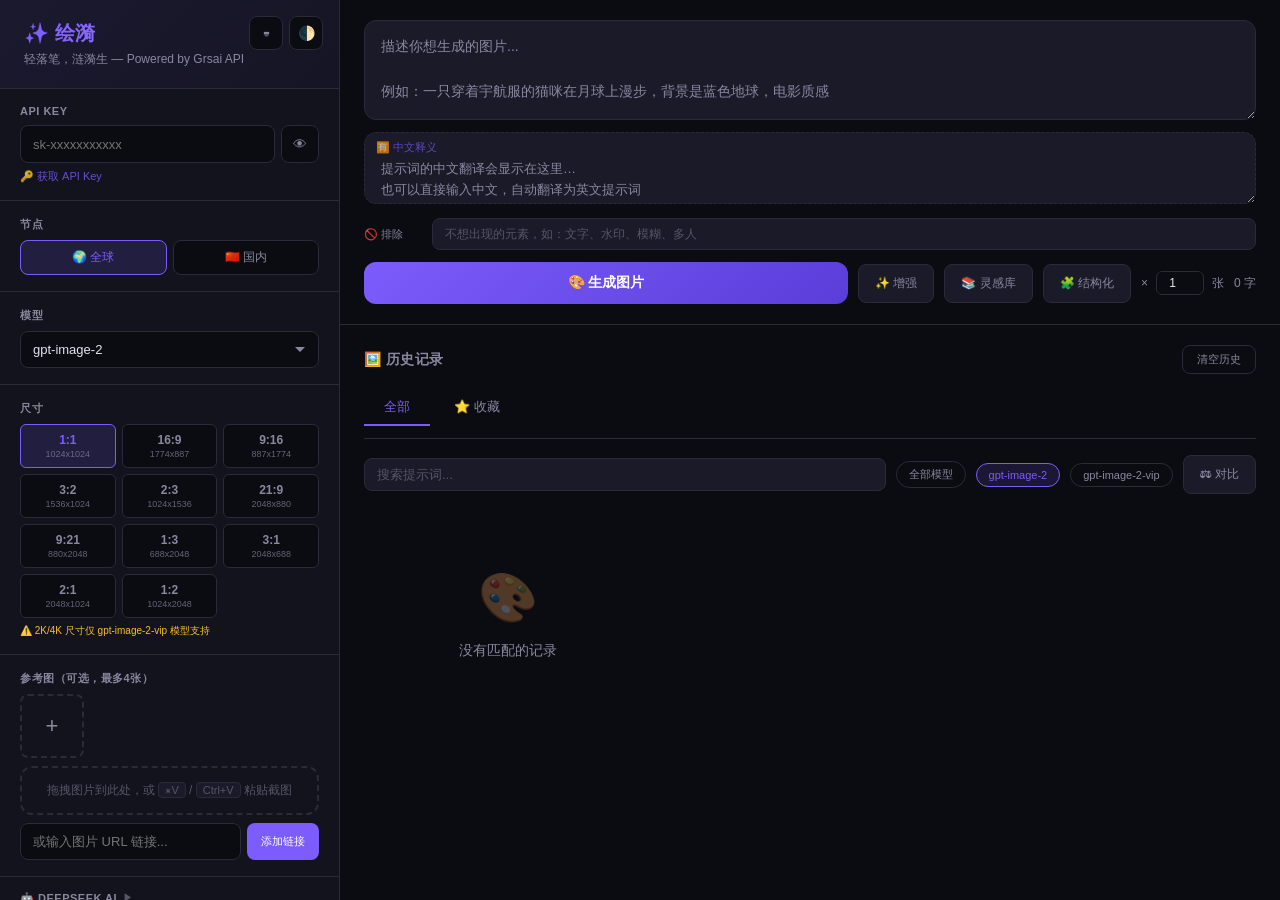
==== commit 7e19f8d8: "添加中文翻译框：双向同步，编辑任一侧自动翻译到另一侧" ====
--- a/绘漪.html
+++ b/绘漪.html
@@ -77,6 +77,14 @@
 .prompt-area textarea{width:100%;height:100px;background:var(--surface2);border:1px solid var(--border);border-radius:var(--radius);padding:14px 16px;color:var(--text);font-size:14px;line-height:1.6;resize:vertical;outline:none;transition:border .2s;font-family:inherit}
 .prompt-area textarea:focus{border-color:var(--accent)}
 .prompt-area textarea::placeholder{color:var(--text2)}
+.prompt-area .cn-translate-row{margin-top:8px;position:relative}
+.prompt-area .cn-translate-row label{position:absolute;top:8px;left:12px;font-size:11px;color:var(--accent);font-weight:500;opacity:.7;pointer-events:none;z-index:1}
+.prompt-area .cn-translate-row textarea{height:72px;padding-top:26px;font-size:13px;color:var(--text2);border-style:dashed}
+.prompt-area .cn-translate-row textarea:focus{border-style:solid;color:var(--text)}
+.prompt-area .cn-translate-row textarea.editing{color:var(--text);border-color:var(--accent);border-style:solid}
+.cn-sync-hint{font-size:11px;color:var(--text3);margin-top:4px;display:flex;align-items:center;gap:4px}
+.cn-sync-hint .dot{width:6px;height:6px;border-radius:50%;background:var(--accent);animation:pulse 1.5s infinite}
+@keyframes pulse{0%,100%{opacity:.3}50%{opacity:1}}
 .prompt-actions{display:flex;gap:10px;margin-top:12px;align-items:center;flex-wrap:wrap}
 .generate-btn{flex:1;min-width:120px;padding:12px 20px;background:linear-gradient(135deg,var(--accent),var(--accent2));border:none;border-radius:var(--radius);color:#fff;font-size:14px;font-weight:600;cursor:pointer;transition:var(--transition)}
 .generate-btn:hover{transform:translateY(-1px);box-shadow:0 4px 20px rgba(124,92,252,.4)}
@@ -153,6 +161,10 @@
 .failed-item .failed-actions{display:flex;gap:6px;margin-top:10px}
 .failed-item .failed-actions button{padding:5px 12px;border:1px solid var(--border);border-radius:6px;background:var(--bg);color:var(--text2);font-size:11px;cursor:pointer;transition:var(--transition)}
 .failed-item .failed-actions button:hover{border-color:var(--accent);color:var(--accent)}
+.failed-item .failed-actions .polish-btn{display:none;background:linear-gradient(135deg,var(--accent),var(--accent2));color:#fff;border:none;font-weight:500}
+.failed-item .failed-actions .polish-btn.show{display:inline-flex;align-items:center;gap:4px}
+.failed-item .failed-actions .polish-btn:hover{opacity:.9;color:#fff;border-color:transparent}
+.failed-item .failed-actions .polish-btn:disabled{opacity:.5;cursor:not-allowed}
 .failed-item .failed-remove{width:24px;height:24px;border:none;border-radius:4px;background:none;color:var(--text3);cursor:pointer;display:flex;align-items:center;justify-content:center;font-size:13px;flex-shrink:0;transition:var(--transition)}
 .failed-item .failed-remove:hover{color:var(--error);background:rgba(248,113,113,.1)}
 .selection-bar{position:fixed;bottom:20px;left:50%;transform:translateX(-50%);background:var(--surface);border:1px solid var(--border);border-radius:var(--radius);padding:12px 24px;display:flex;gap:12px;align-items:center;box-shadow:0 8px 32px rgba(0,0,0,.4);z-index:500;transition:opacity .3s,transform .3s;white-space:nowrap}
@@ -463,6 +475,11 @@
 <div class="main">
   <div class="prompt-area">
     <textarea id="prompt" placeholder="描述你想生成的图片...&#10;&#10;例如：一只穿着宇航服的猫咪在月球上漫步，背景是蓝色地球，电影质感"></textarea>
+    <div class="cn-translate-row">
+      <label>🈶 中文释义</label>
+      <textarea id="cnTranslate" placeholder="提示词的中文翻译会显示在这里…&#10;也可以直接输入中文，自动翻译为英文提示词"></textarea>
+    </div>
+    <div class="cn-sync-hint" id="cnSyncHint" style="display:none"><span class="dot"></span>正在翻译…</div>
     <div class="negative-row">
       <label>🚫 排除</label>
       <input type="text" id="negativePrompt" placeholder="不想出现的元素，如：文字、水印、模糊、多人">
@@ -768,7 +785,7 @@
 const $=id=>document.getElementById(id);
 const apiKeyInput=$('apiKey'), keyToggle=$('keyToggle'), modelSelect=$('model');
 const sizeGrid=$('sizeGrid'), refImagesDiv=$('refImages'), refInput=$('refInput');
-const refDropZone=$('refDropZone'), promptArea=$('prompt'), generateBtn=$('generateBtn');
+const refDropZone=$('refDropZone'), promptArea=$('prompt'), cnTranslate=$('cnTranslate'), cnSyncHint=$('cnSyncHint'), generateBtn=$('generateBtn');
 const charCount=$('charCount'), enhanceBtn=$('enhanceBtn'), batchCount=$('batchCount');
 const tasksSection=$('tasksSection'), tasksGrid=$('tasksGrid'), taskCount=$('taskCount');
 const historyGrid=$('historyGrid'), viewer=$('viewer'), viewerImg=$('viewerImg');
@@ -961,7 +978,7 @@
     const date=new Date(rec.timestamp);
     const ts=`${date.getMonth()+1}/${date.getDate()} ${date.getHours().toString().padStart(2,'0')}:${date.getMinutes().toString().padStart(2,'0')}:${date.getSeconds().toString().padStart(2,'0')}`;
     const statusLabel=rec.status==='violation'?'内容违规':'生成失败';
-    return`<div class="failed-item"><div class="failed-top"><div class="failed-prompt">${escapeHtml(rec.prompt)}</div><button class="failed-remove" data-idx="${i}" title="删除">✕</button></div><div class="failed-reason"><span class="ri">⚠</span><span>${statusLabel}：${escapeHtml(translateError(rec.error))}</span></div><div class="failed-meta"><span>${ts}</span><span class="mt">${rec.model}</span><span class="mt">${rec.size}</span></div><div class="failed-actions"><button data-idx="${i}" class="retry-btn">♻ 重新生成</button><button data-idx="${i}" class="reuse-prompt-btn">📝 复用提示词</button></div></div>`;
+    return`<div class="failed-item"><div class="failed-top"><div class="failed-prompt">${escapeHtml(rec.prompt)}</div><button class="failed-remove" data-idx="${i}" title="删除">✕</button></div><div class="failed-reason"><span class="ri">⚠</span><span>${statusLabel}：${escapeHtml(translateError(rec.error))}</span></div><div class="failed-meta"><span>${ts}</span><span class="mt">${rec.model}</span><span class="mt">${rec.size}</span></div><div class="failed-actions"><button data-idx="${i}" class="retry-btn">♻ 重新生成</button><button data-idx="${i}" class="reuse-prompt-btn">📝 复用提示词</button><button data-idx="${i}" class="polish-btn${rec.status==='violation'?' show':''}" title="润色提示词以规避内容审查">✨ 润色提示词</button></div></div>`;
   }).join('');
 }
 
@@ -1195,6 +1212,42 @@
   promptArea.addEventListener('keydown',e=>{if((e.metaKey||e.ctrlKey)&&e.key==='Enter'){e.preventDefault();handleGenerate();}});
   promptArea.addEventListener('input',updateCharCount);
 
+  // === Chinese translation sync ===
+  let cnTimer=null, enTimer=null, lastEnSrc='', lastCnSrc='';
+  function cnTranslateDir(dir,text){
+    if(!text.trim())return;
+    const dsKey=$('dsApiKey').value.trim();
+    if(!dsKey){cnSyncHint.style.display='none';return;}
+    cnSyncHint.style.display='flex';
+    const sysMsg=dir==='en2cn'
+      ?'Translate the following English image generation prompt to Chinese. Keep it natural and concise. Output ONLY the Chinese translation, nothing else.'
+      :'Translate the following Chinese text to English as an image generation prompt. Make it a detailed, professional English prompt for GPT-Image-2. Output ONLY the English prompt, nothing else.';
+    fetch(DS_BASE_URL,{method:'POST',headers:{'Content-Type':'application/json','Authorization':'Bearer '+dsKey},body:JSON.stringify({model:'deepseek-chat',messages:[{role:'system',content:sysMsg},{role:'user',content:text}],max_tokens:2048,temperature:0.3})})
+    .then(r=>r.json()).then(d=>{
+      cnSyncHint.style.display='none';
+      if(d.error){return;}
+      const result=d.choices[0].message.content.trim();
+      if(!result)return;
+      if(dir==='en2cn'){lastCnSrc=result;cnTranslate.value=result;cnTranslate.classList.remove('editing');}
+      else{lastEnSrc=result;promptArea.value=result;updateCharCount();}
+    }).catch(()=>{cnSyncHint.style.display='none';});
+  }
+  promptArea.addEventListener('input',()=>{
+    if(enTimer)clearTimeout(enTimer);
+    enTimer=setTimeout(()=>{
+      const txt=promptArea.value.trim();
+      if(txt&&txt!==lastEnSrc){lastEnSrc=txt;cnTranslateDir('en2cn',txt);}
+    },1500);
+  });
+  cnTranslate.addEventListener('input',()=>{
+    cnTranslate.classList.add('editing');
+    if(cnTimer)clearTimeout(cnTimer);
+    cnTimer=setTimeout(()=>{
+      const txt=cnTranslate.value.trim();
+      if(txt&&txt!==lastCnSrc){lastCnSrc=txt;cnTranslateDir('cn2en',txt);}
+    },1500);
+  });
+
   // API key
   keyToggle.addEventListener('click',()=>{const isP=apiKeyInput.type==='password';apiKeyInput.type=isP?'text':'password';keyToggle.textContent=isP?'🔒':'👁';});
   apiKeyInput.addEventListener('input',saveSettings);
@@ -1326,6 +1379,8 @@
     if(retryBtn){const rec=state.failedRecords[parseInt(retryBtn.dataset.idx)];if(rec){promptArea.value=rec.prompt;updateCharCount();handleGenerate();}return;}
     const reuseBtn=e.target.closest('.reuse-prompt-btn');
     if(reuseBtn){const rec=state.failedRecords[parseInt(reuseBtn.dataset.idx)];if(rec){promptArea.value=rec.prompt;updateCharCount();promptArea.focus();showToast('已填入提示词','info');}return;}
+    const polishBtn=e.target.closest('.polish-btn');
+    if(polishBtn){dsPolishPrompt(parseInt(polishBtn.dataset.idx));return;}
   });
 
   // DeepSeek toggle
@@ -1428,6 +1483,8 @@
   finally{if(showLoading) btns.forEach(id=>{const b=$(id);if(b)b.disabled=false;});}
 }
 
+function syncCnAfterEnChange(){const t=promptArea.value.trim();if(t&&t!==lastEnSrc){lastEnSrc=t;cnTranslateDir('en2cn',t);}}
+
 async function dsTranslate(){
   const txt=promptArea.value.trim();
   if(!txt){showToast('请先输入提示词','error');return;}
@@ -1436,7 +1493,7 @@
     {role:'system',content:'You are a professional AI image prompt translator. Translate the following Chinese text into an optimized English prompt for GPT-Image-2. Output ONLY the English prompt, no explanation.'},
     {role:'user',content:txt}
   ]);
-  if(result){promptArea.value=result;updateCharCount();showToast('翻译完成！','success');}
+  if(result){promptArea.value=result;updateCharCount();showToast('翻译完成！','success');syncCnAfterEnChange();}
 }
 
 async function dsEnhance(){
@@ -1447,7 +1504,7 @@
     {role:'system',content:'You are an expert AI image prompt engineer. Enhance and expand the following prompt to create more detailed, visually stunning images. Add specific details about lighting, composition, style, color, and quality. Output ONLY the enhanced English prompt, no explanation.'},
     {role:'user',content:txt}
   ]);
-  if(result){promptArea.value=result;updateCharCount();showToast('增强完成！','success');}
+  if(result){promptArea.value=result;updateCharCount();showToast('增强完成！','success');syncCnAfterEnChange();}
 }
 
 async function dsAutoGenerate(){
@@ -1458,7 +1515,37 @@
     {role:'system',content:'You are an expert AI image prompt engineer. The user will give you a short description or idea. Generate a complete, detailed, professional English prompt for GPT-Image-2. Include specific visual details: subject, style, lighting, composition, color palette, and quality keywords. Output ONLY the prompt, no explanation.'},
     {role:'user',content:txt}
   ]);
-  if(result){promptArea.value=result;updateCharCount();showToast('提示词生成完成！','success');}
+  if(result){promptArea.value=result;updateCharCount();showToast('提示词生成完成！','success');syncCnAfterEnChange();}
+}
+
+async function dsPolishPrompt(idx){
+  const rec=state.failedRecords[idx];
+  if(!rec){return;}
+  const dsKey=$('dsApiKey').value.trim();
+  if(!dsKey){showToast('润色需要 DeepSeek API Key，请先填写','error');return;}
+  const polishBtn=document.querySelector(`.polish-btn[data-idx="${idx}"]`);
+  if(polishBtn) polishBtn.disabled=true;
+  showToast('正在润色提示词...','info');
+  try{
+    const r=await fetch(DS_BASE_URL,{
+      method:'POST',
+      headers:{'Content-Type':'application/json','Authorization':'Bearer '+dsKey},
+      body:JSON.stringify({model:'deepseek-chat',messages:[
+        {role:'system',content:'You are an expert at rewriting AI image generation prompts to comply with content policies while preserving the original creative intent. The user\'s prompt was flagged for a content policy violation. Rewrite it to: 1) Remove or rephrase any potentially problematic content 2) Use safe, artistic alternatives (e.g., "revealing" → "elegant", "nude" → "artistic figure study", "violent" → "dramatic") 3) Keep the same visual concept, composition, and style 4) Make it more descriptive with safe, detailed visual language Output ONLY the rewritten English prompt, no explanation, no notes.'},
+        {role:'user',content:'Original prompt that was flagged:\n'+rec.prompt+'\n\nError message: '+rec.error}
+      ],max_tokens:2048,temperature:0.7})
+    });
+    const d=await r.json();
+    if(d.error){showToast('DeepSeek: '+d.error.message,'error');return;}
+    const result=d.choices[0].message.content.trim();
+    if(result){
+      promptArea.value=result;
+      updateCharCount();
+      promptArea.focus();
+      showToast('润色完成，已填入提示词！','success');syncCnAfterEnChange();
+    }
+  }catch(e){showToast('润色请求失败: '+e.message,'error');}
+  finally{if(polishBtn) polishBtn.disabled=false;}
 }
 
 async function dsStructOptimize(){
@@ -1473,7 +1560,7 @@
     {role:'system',content:'You are an expert AI image prompt engineer. Optimize the following structured prompt for GPT-Image-2. Make it more detailed and professional while keeping the same intent. Output ONLY the optimized prompt as plain text, no explanation, no labels.'},
     {role:'user',content:'Subject: '+subject+'\nStyle/Attributes: '+attr+'\nLayout/Relation: '+relation+'\nConstraints: '+constraint+'\nCurrent preview: '+current}
   ],true);
-  if(result){promptArea.value=result;updateCharCount();$('structModal').classList.remove('active');showToast('优化完成，已填入提示词！','success');}
+  if(result){promptArea.value=result;updateCharCount();$('structModal').classList.remove('active');showToast('优化完成，已填入提示词！','success');syncCnAfterEnChange();}
 }
 
 // ============ Prompt Library ============
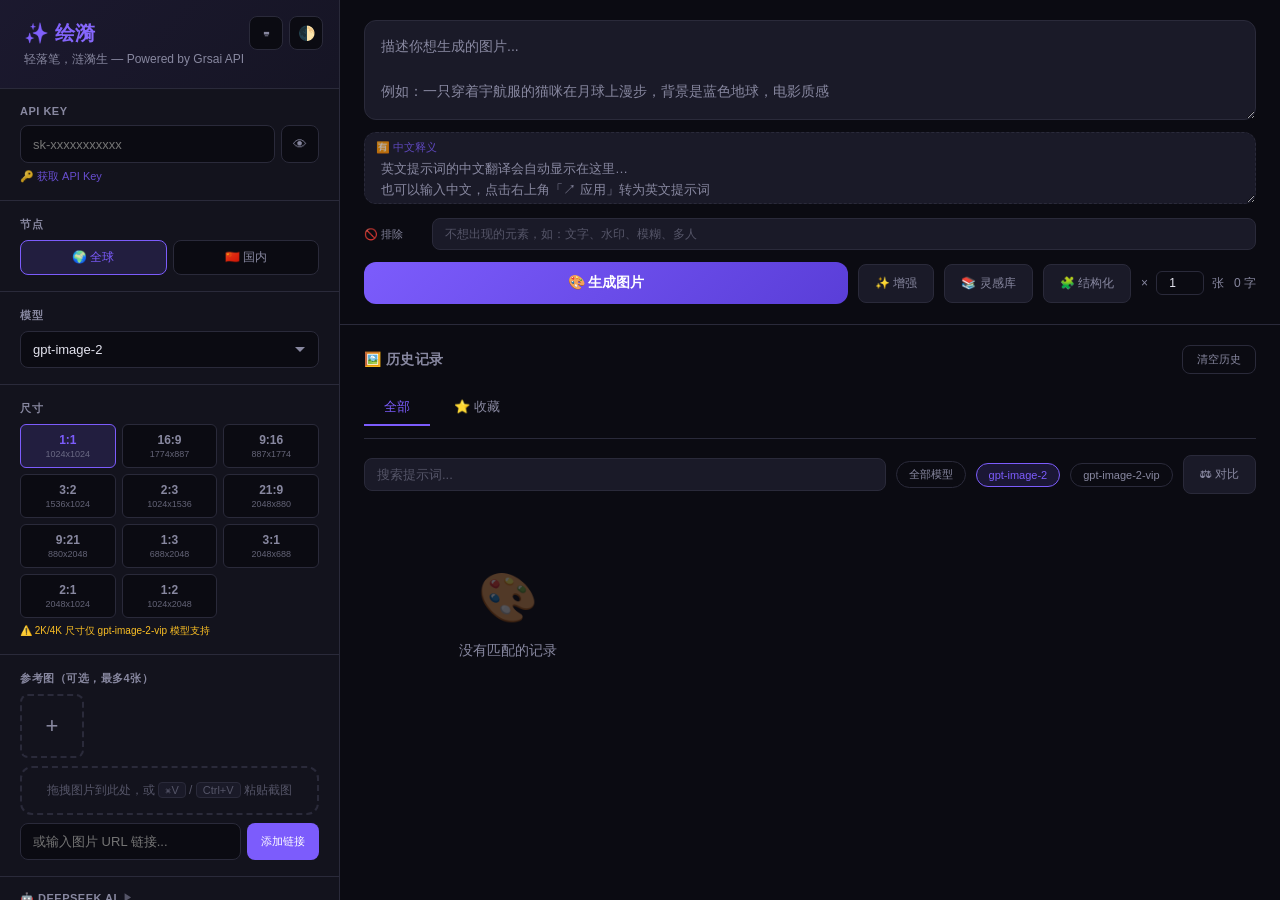
==== commit a0d25c17: "中文翻译框改为单向自动：EN→CN自动同步，CN→EN改为手动点击「↗ 应用」按钮" ====
--- a/绘漪.html
+++ b/绘漪.html
@@ -81,7 +81,9 @@
 .prompt-area .cn-translate-row label{position:absolute;top:8px;left:12px;font-size:11px;color:var(--accent);font-weight:500;opacity:.7;pointer-events:none;z-index:1}
 .prompt-area .cn-translate-row textarea{height:72px;padding-top:26px;font-size:13px;color:var(--text2);border-style:dashed}
 .prompt-area .cn-translate-row textarea:focus{border-style:solid;color:var(--text)}
-.prompt-area .cn-translate-row textarea.editing{color:var(--text);border-color:var(--accent);border-style:solid}
+.cn-apply-btn{position:absolute;top:6px;right:8px;padding:2px 10px;background:var(--accent);color:#fff;border:none;border-radius:10px;font-size:11px;cursor:pointer;opacity:0;transition:opacity .2s;z-index:1}
+.cn-translate-row:hover .cn-apply-btn,.cn-translate-row:focus-within .cn-apply-btn{opacity:1}
+.cn-apply-btn:hover{opacity:1!important;filter:brightness(1.15)}
 .cn-sync-hint{font-size:11px;color:var(--text3);margin-top:4px;display:flex;align-items:center;gap:4px}
 .cn-sync-hint .dot{width:6px;height:6px;border-radius:50%;background:var(--accent);animation:pulse 1.5s infinite}
 @keyframes pulse{0%,100%{opacity:.3}50%{opacity:1}}
@@ -477,7 +479,8 @@
     <textarea id="prompt" placeholder="描述你想生成的图片...&#10;&#10;例如：一只穿着宇航服的猫咪在月球上漫步，背景是蓝色地球，电影质感"></textarea>
     <div class="cn-translate-row">
       <label>🈶 中文释义</label>
-      <textarea id="cnTranslate" placeholder="提示词的中文翻译会显示在这里…&#10;也可以直接输入中文，自动翻译为英文提示词"></textarea>
+      <button class="cn-apply-btn" id="cnApplyBtn" title="将中文翻译为英文提示词">↗ 应用</button>
+      <textarea id="cnTranslate" placeholder="英文提示词的中文翻译会自动显示在这里…&#10;也可以输入中文，点击右上角「↗ 应用」转为英文提示词"></textarea>
     </div>
     <div class="cn-sync-hint" id="cnSyncHint" style="display:none"><span class="dot"></span>正在翻译…</div>
     <div class="negative-row">
@@ -785,7 +788,7 @@
 const $=id=>document.getElementById(id);
 const apiKeyInput=$('apiKey'), keyToggle=$('keyToggle'), modelSelect=$('model');
 const sizeGrid=$('sizeGrid'), refImagesDiv=$('refImages'), refInput=$('refInput');
-const refDropZone=$('refDropZone'), promptArea=$('prompt'), cnTranslate=$('cnTranslate'), cnSyncHint=$('cnSyncHint'), generateBtn=$('generateBtn');
+const refDropZone=$('refDropZone'), promptArea=$('prompt'), cnTranslate=$('cnTranslate'), cnSyncHint=$('cnSyncHint'), cnApplyBtn=$('cnApplyBtn'), generateBtn=$('generateBtn');
 const charCount=$('charCount'), enhanceBtn=$('enhanceBtn'), batchCount=$('batchCount');
 const tasksSection=$('tasksSection'), tasksGrid=$('tasksGrid'), taskCount=$('taskCount');
 const historyGrid=$('historyGrid'), viewer=$('viewer'), viewerImg=$('viewerImg');
@@ -1212,40 +1215,41 @@
   promptArea.addEventListener('keydown',e=>{if((e.metaKey||e.ctrlKey)&&e.key==='Enter'){e.preventDefault();handleGenerate();}});
   promptArea.addEventListener('input',updateCharCount);
 
-  // === Chinese translation sync ===
-  let cnTimer=null, enTimer=null, lastEnSrc='', lastCnSrc='';
-  function cnTranslateDir(dir,text){
-    if(!text.trim())return;
+  // === Chinese translation sync: EN→CN auto, CN→EN manual ===
+  let enTimer=null, lastEnSrc='';
+  function syncCnFromEn(){
+    const txt=promptArea.value.trim();
+    if(!txt||txt===lastEnSrc)return;
+    lastEnSrc=txt;
     const dsKey=$('dsApiKey').value.trim();
-    if(!dsKey){cnSyncHint.style.display='none';return;}
+    if(!dsKey)return;
     cnSyncHint.style.display='flex';
-    const sysMsg=dir==='en2cn'
-      ?'Translate the following English image generation prompt to Chinese. Keep it natural and concise. Output ONLY the Chinese translation, nothing else.'
-      :'Translate the following Chinese text to English as an image generation prompt. Make it a detailed, professional English prompt for GPT-Image-2. Output ONLY the English prompt, nothing else.';
-    fetch(DS_BASE_URL,{method:'POST',headers:{'Content-Type':'application/json','Authorization':'Bearer '+dsKey},body:JSON.stringify({model:'deepseek-chat',messages:[{role:'system',content:sysMsg},{role:'user',content:text}],max_tokens:2048,temperature:0.3})})
+    fetch(DS_BASE_URL,{method:'POST',headers:{'Content-Type':'application/json','Authorization':'Bearer '+dsKey},body:JSON.stringify({model:'deepseek-chat',messages:[{role:'system',content:'Translate the following English image generation prompt to Chinese. Keep it natural and concise. Output ONLY the Chinese translation, nothing else.'},{role:'user',content:txt}],max_tokens:2048,temperature:0.3})})
     .then(r=>r.json()).then(d=>{
       cnSyncHint.style.display='none';
-      if(d.error){return;}
+      if(d.error)return;
       const result=d.choices[0].message.content.trim();
-      if(!result)return;
-      if(dir==='en2cn'){lastCnSrc=result;cnTranslate.value=result;cnTranslate.classList.remove('editing');}
-      else{lastEnSrc=result;promptArea.value=result;updateCharCount();}
+      if(result)cnTranslate.value=result;
     }).catch(()=>{cnSyncHint.style.display='none';});
   }
   promptArea.addEventListener('input',()=>{
     if(enTimer)clearTimeout(enTimer);
-    enTimer=setTimeout(()=>{
-      const txt=promptArea.value.trim();
-      if(txt&&txt!==lastEnSrc){lastEnSrc=txt;cnTranslateDir('en2cn',txt);}
-    },1500);
-  });
-  cnTranslate.addEventListener('input',()=>{
-    cnTranslate.classList.add('editing');
-    if(cnTimer)clearTimeout(cnTimer);
-    cnTimer=setTimeout(()=>{
-      const txt=cnTranslate.value.trim();
-      if(txt&&txt!==lastCnSrc){lastCnSrc=txt;cnTranslateDir('cn2en',txt);}
-    },1500);
+    enTimer=setTimeout(syncCnFromEn,1500);
+  });
+  cnApplyBtn.addEventListener('click',()=>{
+    const txt=cnTranslate.value.trim();
+    if(!txt)return;
+    const dsKey=$('dsApiKey').value.trim();
+    if(!dsKey){showToast('请先填写 DeepSeek API Key','error');return;}
+    cnApplyBtn.textContent='…';
+    cnApplyBtn.disabled=true;
+    fetch(DS_BASE_URL,{method:'POST',headers:{'Content-Type':'application/json','Authorization':'Bearer '+dsKey},body:JSON.stringify({model:'deepseek-chat',messages:[{role:'system',content:'Translate the following Chinese text to English as an image generation prompt. Make it a detailed, professional English prompt for GPT-Image-2. Output ONLY the English prompt, nothing else.'},{role:'user',content:txt}],max_tokens:2048,temperature:0.3})})
+    .then(r=>r.json()).then(d=>{
+      cnApplyBtn.textContent='↗ 应用';cnApplyBtn.disabled=false;
+      if(d.error){showToast('翻译失败：'+d.error.message,'error');return;}
+      const result=d.choices[0].message.content.trim();
+      if(result){promptArea.value=result;updateCharCount();syncCnFromEn();showToast('已应用为英文提示词','success');}
+    }).catch(()=>{cnApplyBtn.textContent='↗ 应用';cnApplyBtn.disabled=false;showToast('翻译请求失败','error');});
   });
 
   // API key
@@ -1483,7 +1487,7 @@
   finally{if(showLoading) btns.forEach(id=>{const b=$(id);if(b)b.disabled=false;});}
 }
 
-function syncCnAfterEnChange(){const t=promptArea.value.trim();if(t&&t!==lastEnSrc){lastEnSrc=t;cnTranslateDir('en2cn',t);}}
+function syncCnAfterEnChange(){lastEnSrc='';syncCnFromEn();}
 
 async function dsTranslate(){
   const txt=promptArea.value.trim();
